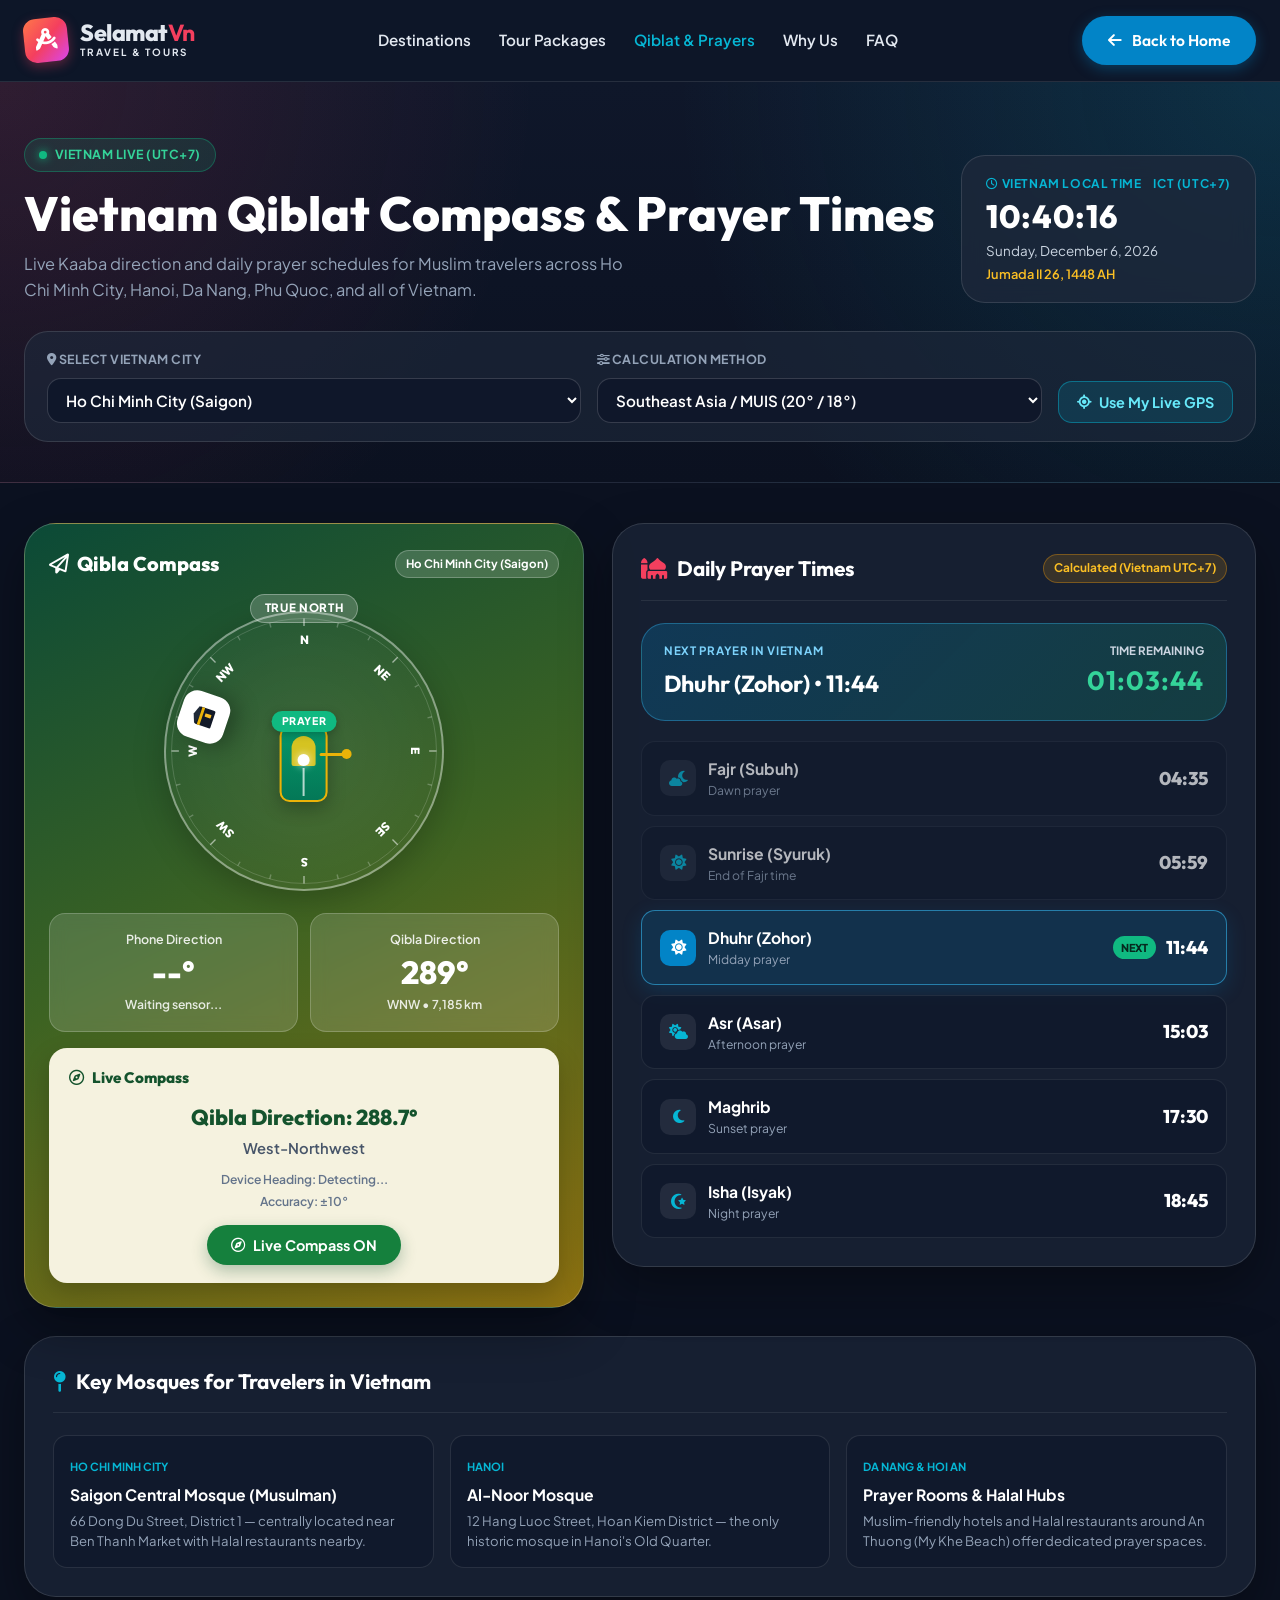
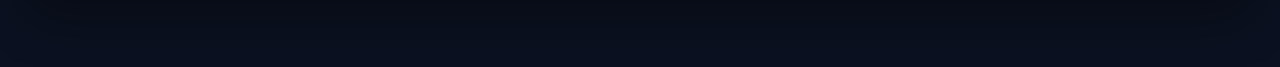
==== qiblat.html @ 81ec58fa "Update booking flow and add Vietnam live Qiblat compass & prayer times page" ====
<!DOCTYPE html>
<html lang="en">

<head>
  <meta charset="UTF-8">
  <meta name="viewport" content="width=device-width, initial-scale=1.0">
  <title>Vietnam Live Qiblat Compass & Prayer Times | SelamatVn Travel</title>
  <meta name="description"
    content="Live Qiblat compass direction and daily Muslim prayer times across Vietnam cities including Ho Chi Minh City, Hanoi, Da Nang, Phu Quoc, and Nha Trang.">

  <!-- Google Fonts -->
  <link rel="preconnect" href="https://fonts.googleapis.com">
  <link rel="preconnect" href="https://fonts.gstatic.com" crossorigin>
  <link
    href="https://fonts.googleapis.com/css2?family=Outfit:wght@400;500;600;700;800;900&family=Plus+Jakarta+Sans:wght@300;400;500;600;700&display=swap"
    rel="stylesheet">

  <!-- FontAwesome Icons -->
  <link rel="stylesheet" href="https://cdnjs.cloudflare.com/ajax/libs/font-awesome/6.5.1/css/all.min.css">

  <!-- Stylesheets -->
  <link rel="stylesheet" href="styles.css?v=6">
  <link rel="stylesheet" href="qiblat.css?v=2">
</head>

<body class="qiblat-page-body">

  <!-- NAVIGATION BAR -->
  <header class="navbar qiblat-navbar" id="mainHeader">
    <div class="nav-container">
      <a href="index.html" class="brand-logo" aria-label="SelamatVn Homepage">
        <div class="logo-icon-wrapper">
          <i class="fa-solid fa-compass-drafting"></i>
        </div>
        <div class="brand-name">
          <span>Selamat<strong class="highlight-text">Vn</strong></span>
          <span class="brand-sub">TRAVEL & TOURS</span>
        </div>
      </a>

      <nav class="nav-links" id="navMenu">
        <a href="index.html#destinations" class="nav-link">Destinations</a>
        <a href="index.html#packages" class="nav-link">Tour Packages</a>
        <a href="qiblat.html" class="nav-link" style="color: var(--color-cyan);">Qiblat & Prayers</a>
        <a href="index.html#why-us" class="nav-link">Why Us</a>
        <a href="index.html#faq" class="nav-link">FAQ</a>
      </nav>

      <div class="nav-actions">
        <a href="index.html" class="btn btn-primary join-nav-btn">
          <i class="fa-solid fa-arrow-left"></i> Back to Home
        </a>

        <button class="mobile-toggle" id="mobileMenuBtn" aria-label="Toggle navigation menu">
          <span></span>
          <span></span>
          <span></span>
        </button>
      </div>
    </div>
    <div class="nav-backdrop" id="navBackdrop"></div>
  </header>

  <!-- HERO & LIVE VIETNAM CLOCK -->
  <section class="qiblat-hero">
    <div class="container">
      <div class="qiblat-hero-top">
        <div>
          <span class="qiblat-live-pill"><span class="live-dot"></span> Vietnam Live (UTC+7)</span>
          <h1>Vietnam Qiblat Compass & Prayer Times</h1>
          <p class="qiblat-hero-sub">
            Live Kaaba direction and daily prayer schedules for Muslim travelers across Ho Chi Minh City, Hanoi, Da Nang, Phu Quoc, and all of Vietnam.
          </p>
        </div>

        <div class="vn-clock-card">
          <div class="vn-clock-label">
            <span><i class="fa-regular fa-clock"></i> Vietnam Local Time</span>
            <span>ICT (UTC+7)</span>
          </div>
          <div class="vn-clock-time" id="vnLiveClock">--:--:--</div>
          <div class="vn-clock-date" id="vnLiveDate">Loading Vietnam date...</div>
          <div class="vn-clock-hijri" id="vnHijriDate"></div>
        </div>
      </div>

      <!-- CITY, METHOD & GPS BAR -->
      <div class="qiblat-controls-bar">
        <div class="qiblat-control-field">
          <label for="vietnamCitySelect"><i class="fa-solid fa-location-dot"></i> Select Vietnam City</label>
          <select id="vietnamCitySelect" class="qiblat-select">
            <option value="hcmc">Ho Chi Minh City (Saigon)</option>
            <option value="hanoi">Hanoi</option>
            <option value="danang">Da Nang</option>
            <option value="phuquoc">Phu Quoc Island</option>
            <option value="nhatrang">Nha Trang</option>
            <option value="hue">Hue</option>
            <option value="hoian">Hoi An</option>
            <option value="dalat">Da Lat</option>
            <option value="muine">Mui Ne</option>
            <option value="sapa">Sapa</option>
          </select>
        </div>

        <div class="qiblat-control-field">
          <label for="prayerMethodSelect"><i class="fa-solid fa-sliders"></i> Calculation Method</label>
          <select id="prayerMethodSelect" class="qiblat-select">
            <option value="11" selected>Southeast Asia / MUIS (20° / 18°)</option>
            <option value="3">Muslim World League (18° / 17°)</option>
            <option value="4">Umm al-Qura University, Makkah</option>
            <option value="2">ISNA (15° / 15°)</option>
          </select>
        </div>

        <button type="button" class="gps-btn" id="useGpsBtn">
          <i class="fa-solid fa-location-crosshairs"></i> Use My Live GPS
        </button>
      </div>
    </div>
  </section>

  <!-- MAIN LIVE DASHBOARD -->
  <main class="qiblat-main-section">
    <div class="container">
      <div class="qiblat-grid">
        <!-- LEFT CARD: LIVE QIBLAT COMPASS -->
        <section class="qiblat-card qiblat-compass-card" aria-labelledby="compassCardTitle">
          <div class="qibla-top-bar">
            <h2 id="compassCardTitle"><i class="fa-regular fa-paper-plane"></i> Qibla Compass</h2>
            <span class="qibla-city-chip" id="qiblatCityLabel">Ho Chi Minh City (Saigon)</span>
          </div>

          <div class="compass-stage">
            <div class="qibla-status-pill" id="qiblaStatusPill">TRUE NORTH</div>

            <div class="compass-outer qibla-ring-outer" id="compassOuter">
              <div class="compass-dial-rotator" id="compassDialRotator">
                <svg class="compass-svg" id="compassSvg" viewBox="0 0 300 300" aria-hidden="true"></svg>
              </div>

              <!-- Rotating Kaaba Marker Layer -->
              <div class="qiblat-needle-layer" id="qiblatNeedleLayer">
                <div class="qiblat-pointer-wrap">
                  <div class="kaaba-square-badge" title="Qiblat / Kaaba Direction">
                    <svg viewBox="0 0 40 40" width="28" height="28" aria-hidden="true">
                      <rect x="7" y="10" width="26" height="24" rx="2" fill="#111827" />
                      <polygon points="7,10 20,5 33,10 20,15" fill="#1f2937" />
                      <rect x="7" y="14" width="26" height="4" fill="#eab308" />
                      <rect x="21" y="21" width="5" height="9" rx="0.8" fill="#fbbf24" />
                    </svg>
                  </div>
                </div>
              </div>

              <!-- Fixed Center Prayer Mat Indicator -->
              <div class="prayer-mat-center" aria-hidden="true">
                <span class="prayer-pill">PRAYER</span>
                <div class="prayer-mat-body">
                  <div class="prayer-mat-arch"></div>
                  <div class="prayer-mat-dot"></div>
                  <div class="prayer-mat-line"></div>
                </div>
                <div class="prayer-mat-arm"></div>
              </div>
            </div>

            <!-- Dual Direction Cards -->
            <div class="compass-dual-cards">
              <div class="compass-glass-card">
                <small>Phone Direction</small>
                <strong id="statPhoneDirection">--°</strong>
                <span id="statPhoneSub">Sensor off</span>
              </div>
              <div class="compass-glass-card">
                <small>Qibla Direction</small>
                <strong id="statQiblatBearing">289°</strong>
                <span id="statQiblatSub">WNW • 7,187 km</span>
              </div>
            </div>

            <!-- Cream Live Compass Panel -->
            <div class="live-compass-panel">
              <div class="live-compass-head">
                <i class="fa-regular fa-compass"></i>
                <span>Live Compass</span>
              </div>
              <h3 class="live-compass-angle" id="panelQiblaDeg">Qibla Direction: 288.7°</h3>
              <p class="live-compass-dir" id="panelQiblaCard">West-Northwest</p>
              <div class="live-compass-meta">
                <span id="panelDeviceHeading">Device Heading: Off (Desktop / Static)</span>
                <span>Accuracy: ±10°</span>
              </div>
              <button type="button" class="live-compass-btn" id="toggleSensorBtn">
                <i class="fa-regular fa-compass"></i> Enable Live Compass
              </button>
            </div>
          </div>
        </section>

        <!-- RIGHT CARD: LIVE VIETNAM PRAYER TIMES -->
        <section class="qiblat-card" aria-labelledby="prayerCardTitle">
          <div class="qiblat-card-header">
            <h2 id="prayerCardTitle"><i class="fa-solid fa-mosque text-coral"></i> Daily Prayer Times</h2>
            <span class="sync-badge" id="prayerSyncBadge">Loading...</span>
          </div>

          <div class="next-prayer-banner">
            <div class="next-prayer-info">
              <small>Next Prayer in Vietnam</small>
              <h3 id="nextPrayerName">Loading...</h3>
            </div>
            <div class="next-prayer-countdown">
              <small>Time Remaining</small>
              <strong id="nextPrayerCountdown">--:--:--</strong>
            </div>
          </div>

          <div class="prayer-list" id="prayerList">
            <!-- Dynamically populated by qiblat.js -->
          </div>
        </section>
      </div>

      <!-- HELPFUL MOSQUE GUIDE FOR VIETNAM -->
      <section class="qiblat-card vn-mosques-card">
        <div class="qiblat-card-header">
          <h2><i class="fa-solid fa-map-pin text-cyan"></i> Key Mosques for Travelers in Vietnam</h2>
        </div>

        <div class="mosques-grid">
          <div class="mosque-item">
            <span class="mosque-city-tag">Ho Chi Minh City</span>
            <h4>Saigon Central Mosque (Musulman)</h4>
            <p>66 Dong Du Street, District 1 — centrally located near Ben Thanh Market with Halal restaurants nearby.</p>
          </div>
          <div class="mosque-item">
            <span class="mosque-city-tag">Hanoi</span>
            <h4>Al-Noor Mosque</h4>
            <p>12 Hang Luoc Street, Hoan Kiem District — the only historic mosque in Hanoi's Old Quarter.</p>
          </div>
          <div class="mosque-item">
            <span class="mosque-city-tag">Da Nang & Hoi An</span>
            <h4>Prayer Rooms & Halal Hubs</h4>
            <p>Muslim-friendly hotels and Halal restaurants around An Thuong (My Khe Beach) offer dedicated prayer spaces.</p>
          </div>
        </div>
      </section>
    </div>
  </main>

  <script src="qiblat.js?v=3"></script>
</body>

</html>
---- styles.css ----
/* ========================================================
   WANDERLUXE VOYAGES - DESIGN SYSTEM & MASTER STYLESHEET
   Curated Vibrant Modern Travel Agency Design
   ======================================================== */

:root {
  /* Color Palette - Vibrant, Luxurious & Harmonious */
  --color-primary: #0284c7;        /* Sky Blue */
  --color-primary-light: #38bdf8;
  --color-primary-dark: #0369a1;
  --color-cyan: #06b6d4;           /* Caribbean Cyan */
  --color-cyan-glow: rgba(6, 182, 212, 0.35);

  --color-coral: #f43f5e;          /* Sunset Coral */
  --color-coral-light: #fb7185;
  --color-orange: #ff7849;         /* Sunburst Orange */
  --color-gold: #f59e0b;           /* Golden Sand */
  --color-emerald: #10b981;        /* Lush Emerald */
  --color-violet: #8b5cf6;         /* Twilight Violet */

  /* Dark surfaces & Luxury contrasts */
  --color-bg-dark: #090e17;
  --color-card-dark: #111827;
  --color-surface-dark: #1e293b;

  /* Light / Body backgrounds */
  --color-bg-body: #f8fafc;
  --color-surface: #ffffff;
  --color-surface-alt: #f1f5f9;

  /* Typography Colors */
  --color-text-main: #0f172a;
  --color-text-muted: #64748b;
  --color-text-light: #94a3b8;
  --color-text-white: #ffffff;

  /* Gradients */
  --gradient-ocean: linear-gradient(135deg, #0ea5e9 0%, #06b6d4 100%);
  --gradient-sunset: linear-gradient(135deg, #ff7849 0%, #f43f5e 50%, #d946ef 100%);
  --gradient-hero-overlay: linear-gradient(180deg, rgba(9, 14, 23, 0.45) 0%, rgba(9, 14, 23, 0.85) 100%);
  --gradient-card-overlay: linear-gradient(180deg, rgba(15, 23, 42, 0.05) 0%, rgba(15, 23, 42, 0.85) 100%);
  --gradient-gold: linear-gradient(135deg, #fbbf24 0%, #f59e0b 100%);

  /* Typography */
  --font-display: 'Outfit', -apple-system, BlinkMacSystemFont, sans-serif;
  --font-body: 'Plus Jakarta Sans', -apple-system, BlinkMacSystemFont, sans-serif;
  --font-serif: 'Playfair Display', Georgia, serif;

  /* Shadows */
  --shadow-sm: 0 2px 8px rgba(15, 23, 42, 0.06);
  --shadow-md: 0 8px 24px -4px rgba(15, 23, 42, 0.1);
  --shadow-lg: 0 20px 40px -10px rgba(15, 23, 42, 0.15);
  --shadow-glow: 0 10px 30px rgba(2, 132, 199, 0.3);
  --shadow-coral-glow: 0 10px 30px rgba(244, 63, 94, 0.35);

  /* Radius */
  --radius-sm: 8px;
  --radius-md: 14px;
  --radius-lg: 24px;
  --radius-xl: 32px;
  --radius-full: 9999px;

  /* Transitions */
  --transition-fast: 0.2s cubic-bezier(0.4, 0, 0.2, 1);
  --transition-normal: 0.3s cubic-bezier(0.4, 0, 0.2, 1);
  --transition-bounce: 0.45s cubic-bezier(0.34, 1.56, 0.64, 1);
}

/* ========================================================
   GLOBAL RESETS & BASE
   ======================================================== */
*, *::before, *::after {
  box-sizing: border-box;
  margin: 0;
  padding: 0;
}

html {
  scroll-behavior: smooth;
  font-size: 16px;
}

body {
  font-family: var(--font-body);
  background-color: var(--color-bg-body);
  color: var(--color-text-main);
  line-height: 1.6;
  overflow-x: hidden;
  -webkit-font-smoothing: antialiased;
}

img {
  max-width: 100%;
  height: auto;
  display: block;
}

a {
  text-decoration: none;
  color: inherit;
  transition: var(--transition-fast);
}

button, input, select, textarea {
  font-family: inherit;
  font-size: inherit;
}

button {
  cursor: pointer;
  border: none;
  background: none;
}

.container {
  width: 100%;
  max-width: 1280px;
  margin-left: auto;
  margin-right: auto;
  padding-left: 24px;
  padding-right: 24px;
}

.text-center { text-align: center; }
.text-gold { color: var(--color-gold); }
.text-cyan { color: var(--color-cyan); }
.text-coral { color: var(--color-coral); }
.text-green { color: var(--color-emerald); }
.text-google { color: #ea4335; }
.text-white { color: #ffffff; }

/* ========================================================
   TYPOGRAPHY & SECTION HEADINGS
   ======================================================== */
.sub-heading {
  display: inline-flex;
  align-items: center;
  gap: 8px;
  font-family: var(--font-display);
  font-size: 0.875rem;
  font-weight: 700;
  letter-spacing: 1.5px;
  text-transform: uppercase;
  color: var(--color-primary);
  background: rgba(2, 132, 199, 0.08);
  padding: 6px 16px;
  border-radius: var(--radius-full);
  margin-bottom: 14px;
  border: 1px solid rgba(2, 132, 199, 0.15);
}

.main-heading {
  font-family: var(--font-display);
  font-size: 2.5rem;
  font-weight: 800;
  color: var(--color-text-main);
  line-height: 1.2;
  margin-bottom: 16px;
  letter-spacing: -0.5px;
}

.section-desc {
  font-size: 1.125rem;
  color: var(--color-text-muted);
  max-width: 680px;
  margin-left: auto;
  margin-right: auto;
  margin-bottom: 48px;
}

.gradient-text {
  background: var(--gradient-sunset);
  -webkit-background-clip: text;
  -webkit-text-fill-color: transparent;
  display: inline-block;
}

/* ========================================================
   BUTTONS & BADGES
   ======================================================== */
.btn {
  display: inline-flex;
  align-items: center;
  justify-content: center;
  gap: 10px;
  padding: 12px 26px;
  font-family: var(--font-display);
  font-size: 0.975rem;
  font-weight: 600;
  border-radius: var(--radius-full);
  transition: all var(--transition-normal);
  white-space: nowrap;
}

.btn-primary {
  background: var(--color-primary);
  color: #ffffff;
  box-shadow: 0 4px 14px rgba(2, 132, 199, 0.35);
}

.btn-primary:hover {
  background: var(--color-primary-dark);
  transform: translateY(-2px);
  box-shadow: 0 8px 22px rgba(2, 132, 199, 0.45);
}

.btn-gradient {
  background: var(--gradient-sunset);
  color: #ffffff;
  box-shadow: var(--shadow-coral-glow);
}

.btn-gradient:hover {
  transform: translateY(-2px) scale(1.02);
  box-shadow: 0 14px 28px rgba(244, 63, 94, 0.45);
}

.btn-outline {
  border: 2px solid #e2e8f0;
  color: var(--color-text-main);
  background: #ffffff;
}

.btn-outline:hover {
  border-color: var(--color-primary);
  color: var(--color-primary);
  background: rgba(2, 132, 199, 0.04);
}

.btn-block {
  width: 100%;
}

.btn-lg {
  padding: 16px 32px;
  font-size: 1.1rem;
}

/* ========================================================
   TOP PROMO BANNER
   ======================================================== */
.top-banner {
  background: linear-gradient(90deg, #1e1b4b 0%, #0f172a 50%, #311042 100%);
  color: #ffffff;
  padding: 10px 20px;
  font-size: 0.875rem;
  position: relative;
  z-index: 100;
  border-bottom: 1px solid rgba(255, 255, 255, 0.1);
}

.banner-container {
  max-width: 1280px;
  margin: 0 auto;
  display: flex;
  align-items: center;
  justify-content: space-between;
  gap: 16px;
  flex-wrap: wrap;
}

.banner-tag {
  background: var(--color-coral);
  color: #fff;
  font-size: 0.72rem;
  font-weight: 800;
  text-transform: uppercase;
  padding: 3px 10px;
  border-radius: var(--radius-full);
  display: inline-flex;
  align-items: center;
  gap: 5px;
  letter-spacing: 0.5px;
}

.banner-text {
  display: flex;
  align-items: center;
  gap: 12px;
  flex-wrap: wrap;
}

.countdown-wrap {
  display: inline-flex;
  align-items: center;
  gap: 6px;
}

.timer-box {
  background: rgba(255, 255, 255, 0.15);
  padding: 2px 8px;
  border-radius: 6px;
  font-family: monospace;
  font-weight: 700;
  color: #fef08a;
}

.banner-actions {
  display: flex;
  align-items: center;
  gap: 12px;
}

.banner-cta {
  background: #ffffff;
  color: #0f172a;
  font-weight: 700;
  font-size: 0.8rem;
  padding: 4px 14px;
  border-radius: var(--radius-full);
  transition: var(--transition-fast);
}

.banner-cta:hover {
  background: #fef08a;
  transform: scale(1.05);
}

.banner-close {
  color: rgba(255, 255, 255, 0.7);
  font-size: 1rem;
}
.banner-close:hover { color: #fff; }

/* ========================================================
   NAVIGATION BAR
   ======================================================== */
.navbar {
  position: sticky;
  top: 0;
  left: 0;
  width: 100%;
  background: rgba(255, 255, 255, 0.92);
  backdrop-filter: blur(16px);
  -webkit-backdrop-filter: blur(16px);
  border-bottom: 1px solid rgba(226, 232, 240, 0.8);
  z-index: 99;
  transition: all var(--transition-normal);
}

.nav-container {
  max-width: 1280px;
  margin: 0 auto;
  padding: 16px 24px;
  display: flex;
  align-items: center;
  justify-content: space-between;
}

.brand-logo {
  display: flex;
  align-items: center;
  gap: 12px;
}

.logo-icon-wrapper {
  width: 44px;
  height: 44px;
  background: var(--gradient-sunset);
  border-radius: 12px;
  display: flex;
  align-items: center;
  justify-content: center;
  color: #ffffff;
  font-size: 1.35rem;
  box-shadow: 0 4px 12px rgba(244, 63, 94, 0.35);
  transform: rotate(-6deg);
  transition: var(--transition-bounce);
}

.brand-logo:hover .logo-icon-wrapper {
  transform: rotate(0deg) scale(1.08);
}

.brand-name {
  display: flex;
  flex-direction: column;
}

.brand-name span:first-child {
  font-family: var(--font-display);
  font-size: 1.45rem;
  font-weight: 800;
  color: var(--color-text-main);
  letter-spacing: -0.5px;
  line-height: 1.1;
}

.highlight-text {
  color: var(--color-coral);
}

.brand-sub {
  font-size: 0.62rem;
  font-weight: 700;
  letter-spacing: 1.8px;
  color: var(--color-text-muted);
}

.nav-links {
  display: flex;
  align-items: center;
  gap: 28px;
}

.nav-link {
  font-size: 0.95rem;
  font-weight: 600;
  color: var(--color-text-main);
  position: relative;
  padding: 6px 0;
}

.nav-link:hover {
  color: var(--color-primary);
}

.nav-link::after {
  content: '';
  position: absolute;
  bottom: 0;
  left: 0;
  width: 0%;
  height: 2px;
  background: var(--gradient-sunset);
  transition: var(--transition-fast);
  border-radius: 2px;
}

.nav-link:hover::after {
  width: 100%;
}

.hot-badge {
  font-size: 0.65rem;
  background: var(--color-coral);
  color: #ffffff;
  padding: 2px 6px;
  border-radius: var(--radius-full);
  margin-left: 4px;
  font-weight: 800;
  vertical-align: middle;
}

.nav-actions {
  display: flex;
  align-items: center;
  gap: 16px;
}

.currency-dropdown {
  position: relative;
}

.currency-btn {
  display: flex;
  align-items: center;
  gap: 6px;
  font-size: 0.85rem;
  font-weight: 600;
  color: var(--color-text-muted);
  background: var(--color-surface-alt);
  padding: 8px 14px;
  border-radius: var(--radius-full);
  border: 1px solid #e2e8f0;
  transition: var(--transition-fast);
}

.currency-btn:hover {
  color: var(--color-text-main);
  border-color: #cbd5e1;
}

.currency-menu {
  position: absolute;
  top: 110%;
  right: 0;
  background: #ffffff;
  border: 1px solid #e2e8f0;
  border-radius: var(--radius-md);
  box-shadow: var(--shadow-lg);
  padding: 6px;
  min-width: 120px;
  display: none;
  flex-direction: column;
  z-index: 101;
}

.currency-menu.active {
  display: flex;
}

.currency-opt {
  text-align: left;
  padding: 8px 12px;
  font-size: 0.85rem;
  font-weight: 600;
  border-radius: var(--radius-sm);
  color: var(--color-text-main);
  transition: var(--transition-fast);
}

.currency-opt:hover, .currency-opt.active {
  background: rgba(2, 132, 199, 0.08);
  color: var(--color-primary);
}

.mobile-toggle {
  display: none;
  flex-direction: column;
  gap: 5px;
  width: 32px;
  height: 32px;
  justify-content: center;
  align-items: center;
}

.mobile-toggle span {
  display: block;
  width: 22px;
  height: 2.5px;
  background: var(--color-text-main);
  border-radius: 2px;
  transition: var(--transition-fast);
}

/* ========================================================
   HERO SECTION
   ======================================================== */
.hero-section {
  position: relative;
  min-height: 88vh;
  display: flex;
  flex-direction: column;
  justify-content: space-between;
  padding: 70px 0 100px;
  overflow: hidden;
}

.hero-bg-overlay {
  position: absolute;
  inset: 0;
  background: linear-gradient(180deg, rgba(9, 14, 23, 0.6) 0%, rgba(9, 14, 23, 0.75) 50%, rgba(9, 14, 23, 0.95) 100%);
  z-index: 1;
}

.hero-bg-img {
  position: absolute;
  inset: 0;
  width: 100%;
  height: 100%;
  object-fit: cover;
  object-position: center 35%;
  z-index: 0;
  transform: scale(1.03);
  animation: heroZoom 24s infinite alternate ease-in-out;
}

@keyframes heroZoom {
  0% { transform: scale(1.0); }
  100% { transform: scale(1.08); }
}

.hero-container {
  max-width: 1280px;
  margin: 0 auto;
  padding: 0 24px;
  position: relative;
  z-index: 2;
  width: 100%;
  display: grid;
  grid-template-columns: 1.2fr 0.8fr;
  gap: 40px;
  align-items: center;
}

.hero-content {
  color: #ffffff;
}

.hero-pill-badge {
  display: inline-flex;
  align-items: center;
  gap: 10px;
  background: rgba(255, 255, 255, 0.14);
  backdrop-filter: blur(12px);
  -webkit-backdrop-filter: blur(12px);
  border: 1px solid rgba(255, 255, 255, 0.25);
  padding: 8px 18px;
  border-radius: var(--radius-full);
  font-size: 0.875rem;
  font-weight: 600;
  margin-bottom: 22px;
}

.live-dot {
  width: 9px;
  height: 9px;
  background: #22c55e;
  border-radius: 50%;
  box-shadow: 0 0 10px #22c55e;
  animation: pulseDot 2s infinite;
}

.live-dot-green {
  display: inline-block;
  width: 8px;
  height: 8px;
  background: #22c55e;
  border-radius: 50%;
  margin-right: 4px;
}

@keyframes pulseDot {
  0%, 100% { opacity: 1; transform: scale(1); }
  50% { opacity: 0.4; transform: scale(0.85); }
}

.hero-title {
  font-family: var(--font-display);
  font-size: 3.75rem;
  font-weight: 900;
  line-height: 1.08;
  letter-spacing: -1px;
  margin-bottom: 24px;
}

.hero-subtitle {
  font-size: 1.2rem;
  line-height: 1.65;
  color: rgba(255, 255, 255, 0.88);
  max-width: 580px;
  margin-bottom: 32px;
}

.hero-trust-list {
  display: flex;
  align-items: center;
  gap: 24px;
  flex-wrap: wrap;
}

.trust-badge {
  display: flex;
  align-items: center;
  gap: 8px;
  font-size: 0.9rem;
  font-weight: 600;
  color: rgba(255, 255, 255, 0.95);
  background: rgba(255, 255, 255, 0.08);
  padding: 8px 14px;
  border-radius: var(--radius-full);
  border: 1px solid rgba(255, 255, 255, 0.12);
}

.trust-badge i {
  color: var(--color-cyan-glow);
}

/* Floating Badges */
.hero-floating-elements {
  position: relative;
  height: 380px;
  display: flex;
  align-items: center;
  justify-content: center;
}

.glass-float-card {
  position: absolute;
  background: rgba(15, 23, 42, 0.65);
  backdrop-filter: blur(16px);
  -webkit-backdrop-filter: blur(16px);
  border: 1px solid rgba(255, 255, 255, 0.2);
  border-radius: var(--radius-lg);
  padding: 16px 22px;
  display: flex;
  align-items: center;
  gap: 16px;
  box-shadow: 0 20px 40px rgba(0, 0, 0, 0.4);
  color: #ffffff;
  animation: floatAnim 4s ease-in-out infinite alternate;
}

.card-top-right {
  top: 15%;
  right: 5%;
}

.card-bottom-left {
  bottom: 12%;
  left: 2%;
  animation-delay: -2s;
}

@keyframes floatAnim {
  0% { transform: translateY(0); }
  100% { transform: translateY(-14px); }
}

.float-icon-box {
  width: 48px;
  height: 48px;
  border-radius: 14px;
  display: flex;
  align-items: center;
  justify-content: center;
  font-size: 1.3rem;
  color: #fff;
}

.coral-gradient {
  background: var(--gradient-sunset);
}

.float-title {
  font-family: var(--font-display);
  font-weight: 700;
  font-size: 1rem;
}

.float-meta {
  font-size: 0.82rem;
  color: #e2e8f0;
}

.float-avatar {
  width: 52px;
  height: 52px;
  border-radius: 50%;
  object-fit: cover;
  border: 2px solid var(--color-gold);
}

/* SEARCH WIDGET */
.search-widget-container {
  max-width: 1140px;
  margin: 40px auto 0;
  padding: 0 24px;
  position: relative;
  z-index: 10;
  width: 100%;
}

.search-widget {
  background: #ffffff;
  border-radius: var(--radius-xl);
  padding: 16px 22px;
  display: flex;
  align-items: center;
  gap: 16px;
  box-shadow: 0 25px 60px rgba(0, 0, 0, 0.25);
  border: 1px solid rgba(255, 255, 255, 0.8);
}

.widget-field {
  flex: 1;
  display: flex;
  flex-direction: column;
  gap: 4px;
}

.widget-field label {
  font-size: 0.75rem;
  font-weight: 700;
  text-transform: uppercase;
  letter-spacing: 0.8px;
  color: var(--color-primary);
  display: flex;
  align-items: center;
  gap: 6px;
}

.widget-field select {
  border: none;
  outline: none;
  background: transparent;
  font-weight: 700;
  font-size: 0.95rem;
  color: var(--color-text-main);
  cursor: pointer;
  padding: 4px 0;
}

.widget-divider {
  width: 1px;
  height: 40px;
  background: #e2e8f0;
}

.widget-submit-btn {
  padding: 16px 30px;
  font-size: 1.05rem;
  white-space: nowrap;
}

/* ========================================================
   LIVE STATS STRIP
   ======================================================== */
.stats-strip {
  background: #ffffff;
  border-bottom: 1px solid #e2e8f0;
  padding: 36px 0;
}

.stats-grid {
  display: flex;
  align-items: center;
  justify-content: space-around;
  flex-wrap: wrap;
  gap: 24px;
}

.stat-item {
  text-align: center;
}

.stat-number {
  font-family: var(--font-display);
  font-size: 2.3rem;
  font-weight: 900;
  color: var(--color-text-main);
  background: var(--gradient-ocean);
  -webkit-background-clip: text;
  -webkit-text-fill-color: transparent;
  line-height: 1.1;
  margin-bottom: 4px;
}

.stat-label {
  font-size: 0.9rem;
  font-weight: 600;
  color: var(--color-text-muted);
}

.stat-divider {
  width: 1px;
  height: 48px;
  background: #e2e8f0;
}

/* ========================================================
   DESTINATIONS SHOWCASE
   ======================================================== */
.destinations-section {
  padding: 90px 0;
  background: #ffffff;
}

.destinations-grid {
  display: grid;
  grid-template-columns: repeat(3, 1fr);
  grid-auto-rows: 290px;
  gap: 24px;
}

.destination-card {
  position: relative;
  border-radius: var(--radius-lg);
  overflow: hidden;
  cursor: pointer;
  box-shadow: var(--shadow-md);
  transition: all var(--transition-normal);
}

.destination-card.large-card {
  grid-column: span 2;
}

.destination-card img {
  width: 100%;
  height: 100%;
  object-fit: cover;
  transition: transform 0.8s cubic-bezier(0.2, 0.8, 0.2, 1);
}

.destination-card:hover img {
  transform: scale(1.08);
}

.destination-overlay {
  position: absolute;
  inset: 0;
  background: linear-gradient(180deg, rgba(15, 23, 42, 0.15) 0%, rgba(15, 23, 42, 0.4) 40%, rgba(15, 23, 42, 0.9) 100%);
  padding: 22px;
  display: flex;
  flex-direction: column;
  justify-content: space-between;
  color: #ffffff;
  transition: background var(--transition-normal);
}

.destination-card:hover .destination-overlay {
  background: linear-gradient(180deg, rgba(15, 23, 42, 0.25) 0%, rgba(15, 23, 42, 0.5) 40%, rgba(15, 23, 42, 0.95) 100%);
}

.destination-top {
  display: flex;
  justify-content: space-between;
  align-items: center;
  gap: 8px;
}

.tag-pill {
  font-size: 0.75rem;
  font-weight: 700;
  padding: 5px 12px;
  border-radius: var(--radius-full);
  backdrop-filter: blur(8px);
}

.tag-tropical { background: rgba(6, 182, 212, 0.85); color: #fff; }
.tag-luxury { background: rgba(244, 63, 94, 0.85); color: #fff; }
.tag-adventure { background: rgba(16, 185, 129, 0.85); color: #fff; }
.tag-culture { background: rgba(139, 92, 246, 0.85); color: #fff; }
.tag-safari { background: rgba(245, 158, 11, 0.9); color: #fff; }
.tag-romantic { background: rgba(236, 72, 153, 0.85); color: #fff; }
.tag-sale { background: rgba(255, 255, 255, 0.25); color: #fff; border: 1px solid rgba(255, 255, 255, 0.3); }

.destination-bottom h3 {
  font-family: var(--font-display);
  font-size: 1.45rem;
  font-weight: 800;
  margin-bottom: 4px;
}

.destination-bottom p {
  font-size: 0.85rem;
  color: rgba(255, 255, 255, 0.82);
  margin-bottom: 12px;
}

.destination-cta {
  display: flex;
  align-items: center;
  justify-content: space-between;
  font-size: 0.9rem;
  padding-top: 10px;
  border-top: 1px solid rgba(255, 255, 255, 0.2);
}

.destination-cta strong {
  font-size: 1.15rem;
  color: #fef08a;
}

.destination-cta i {
  transition: transform var(--transition-fast);
}

.destination-card:hover .destination-cta i {
  transform: translateX(6px);
}

/* ========================================================
   PACKAGES SECTION & FILTERS
   ======================================================== */
.packages-section {
  padding: 90px 0;
  background: var(--color-bg-body);
}

.package-filters-bar {
  display: flex;
  align-items: center;
  justify-content: space-between;
  gap: 20px;
  flex-wrap: wrap;
  margin-bottom: 40px;
  background: #ffffff;
  padding: 12px 18px;
  border-radius: var(--radius-full);
  box-shadow: var(--shadow-sm);
  border: 1px solid #e2e8f0;
}

.filter-tabs {
  display: flex;
  align-items: center;
  gap: 8px;
  flex-wrap: wrap;
}

.filter-tab {
  font-size: 0.875rem;
  font-weight: 700;
  color: var(--color-text-muted);
  padding: 8px 18px;
  border-radius: var(--radius-full);
  display: inline-flex;
  align-items: center;
  gap: 8px;
  transition: all var(--transition-fast);
}

.filter-tab:hover {
  color: var(--color-primary);
  background: rgba(2, 132, 199, 0.06);
}

.filter-tab.active {
  background: var(--color-text-main);
  color: #ffffff;
}

.package-search-box {
  display: flex;
  align-items: center;
  gap: 10px;
  background: var(--color-surface-alt);
  padding: 8px 16px;
  border-radius: var(--radius-full);
  min-width: 260px;
}

.package-search-box i {
  color: var(--color-text-light);
}

.package-search-box input {
  border: none;
  background: transparent;
  outline: none;
  font-size: 0.875rem;
  width: 100%;
}

/* PACKAGES GRID & CARDS */
.packages-grid {
  display: grid;
  grid-template-columns: repeat(auto-fill, minmax(360px, 1fr));
  gap: 32px;
  margin-bottom: 50px;
}

.package-card {
  background: #ffffff;
  border-radius: var(--radius-lg);
  overflow: hidden;
  box-shadow: var(--shadow-md);
  border: 1px solid #e2e8f0;
  display: flex;
  flex-direction: column;
  transition: all var(--transition-bounce);
  position: relative;
}

.package-card:hover {
  transform: translateY(-8px);
  box-shadow: var(--shadow-lg);
  border-color: #cbd5e1;
}

.package-card-media {
  position: relative;
  height: 240px;
  overflow: hidden;
}

.package-card-media img {
  width: 100%;
  height: 100%;
  object-fit: cover;
  transition: transform 0.6s ease;
}

.package-card:hover .package-card-media img {
  transform: scale(1.07);
}

.card-badge-tag {
  position: absolute;
  top: 14px;
  left: 14px;
  background: var(--gradient-sunset);
  color: #ffffff;
  font-size: 0.75rem;
  font-weight: 800;
  text-transform: uppercase;
  padding: 4px 12px;
  border-radius: var(--radius-full);
  box-shadow: 0 4px 10px rgba(0, 0, 0, 0.25);
}

.card-duration-badge {
  position: absolute;
  bottom: 14px;
  left: 14px;
  background: rgba(15, 23, 42, 0.85);
  backdrop-filter: blur(8px);
  color: #ffffff;
  font-size: 0.78rem;
  font-weight: 600;
  padding: 4px 10px;
  border-radius: var(--radius-sm);
  display: flex;
  align-items: center;
  gap: 6px;
}

.card-rating-badge {
  position: absolute;
  bottom: 14px;
  right: 14px;
  background: rgba(15, 23, 42, 0.85);
  backdrop-filter: blur(8px);
  color: #ffffff;
  font-size: 0.78rem;
  font-weight: 700;
  padding: 4px 10px;
  border-radius: var(--radius-sm);
  display: flex;
  align-items: center;
  gap: 4px;
}

.card-rating-badge i {
  color: var(--color-gold);
}

.package-card-body {
  padding: 24px;
  display: flex;
  flex-direction: column;
  flex: 1;
}

.package-location {
  display: inline-flex;
  align-items: center;
  gap: 6px;
  font-size: 0.82rem;
  font-weight: 700;
  color: var(--color-primary);
  margin-bottom: 8px;
  text-transform: uppercase;
  letter-spacing: 0.6px;
}

.package-title {
  font-family: var(--font-display);
  font-size: 1.35rem;
  font-weight: 800;
  line-height: 1.25;
  color: var(--color-text-main);
  margin-bottom: 10px;
}

.package-summary {
  font-size: 0.9rem;
  color: var(--color-text-muted);
  line-height: 1.5;
  margin-bottom: 16px;
  display: -webkit-box;
  -webkit-line-clamp: 2;
  -webkit-box-orient: vertical;
  overflow: hidden;
}

.package-features {
  display: flex;
  flex-direction: column;
  gap: 7px;
  margin-bottom: 20px;
  padding: 12px 14px;
  background: var(--color-surface-alt);
  border-radius: var(--radius-sm);
}

.feature-pill {
  font-size: 0.82rem;
  color: var(--color-text-main);
  display: flex;
  align-items: center;
  gap: 8px;
}

.feature-pill i {
  color: var(--color-emerald);
  font-size: 0.9rem;
}

.package-card-footer {
  margin-top: auto;
  padding-top: 18px;
  border-top: 1px solid #f1f5f9;
  display: flex;
  align-items: center;
  justify-content: space-between;
  gap: 12px;
}

.package-price-info {
  display: flex;
  flex-direction: column;
}

.original-price {
  font-size: 0.82rem;
  color: var(--color-text-light);
  text-decoration: line-through;
}

.current-price {
  font-family: var(--font-display);
  font-size: 1.5rem;
  font-weight: 800;
  color: var(--color-text-main);
  line-height: 1;
}

.current-price-sub {
  font-size: 0.72rem;
  color: var(--color-text-muted);
}

.card-action-btns {
  display: flex;
  align-items: center;
  gap: 8px;
}

.btn-itinerary {
  width: 38px;
  height: 38px;
  border-radius: 50%;
  border: 1px solid #cbd5e1;
  display: flex;
  align-items: center;
  justify-content: center;
  color: var(--color-text-muted);
  transition: var(--transition-fast);
}

.btn-itinerary:hover {
  background: var(--color-surface-alt);
  color: var(--color-text-main);
  border-color: var(--color-primary);
}

.btn-join {
  background: var(--gradient-sunset);
  color: #ffffff;
  padding: 10px 20px;
  font-size: 0.9rem;
  font-weight: 700;
  border-radius: var(--radius-full);
  box-shadow: 0 4px 14px rgba(244, 63, 94, 0.3);
  transition: all var(--transition-fast);
}

.btn-join:hover {
  transform: translateY(-2px);
  box-shadow: 0 6px 18px rgba(244, 63, 94, 0.45);
}

/* GUARANTEE CARD STRIP */
.booking-guarantee-card {
  background: #ffffff;
  border-radius: var(--radius-lg);
  padding: 32px 40px;
  box-shadow: var(--shadow-sm);
  border: 1px solid #e2e8f0;
  display: grid;
  grid-template-columns: repeat(3, 1fr);
  gap: 32px;
}

.guarantee-col {
  display: flex;
  align-items: flex-start;
  gap: 16px;
}

.icon-circle {
  width: 50px;
  height: 50px;
  border-radius: 14px;
  display: flex;
  align-items: center;
  justify-content: center;
  font-size: 1.25rem;
  flex-shrink: 0;
}

.cyan-glow { background: rgba(6, 182, 212, 0.12); color: var(--color-cyan); }
.purple-glow { background: rgba(139, 92, 246, 0.12); color: var(--color-violet); }
.gold-glow { background: rgba(245, 158, 11, 0.12); color: var(--color-gold); }

.guarantee-col h4 {
  font-family: var(--font-display);
  font-size: 1.05rem;
  font-weight: 700;
  margin-bottom: 4px;
}

.guarantee-col p {
  font-size: 0.85rem;
  color: var(--color-text-muted);
  line-height: 1.45;
}

/* ========================================================
   CUSTOM TRIP BUILDER & ESTIMATOR
   ======================================================== */
.custom-trip-section {
  padding: 90px 0;
  background: linear-gradient(180deg, #090e17 0%, #0f172a 100%);
  color: #ffffff;
  position: relative;
  overflow: hidden;
}

.custom-trip-wrapper {
  display: grid;
  grid-template-columns: 1fr;
  max-width: 760px;
  margin: 0 auto;
  align-items: center;
}

.qiblat-cta-wrap {
  margin-top: 32px;
}

.custom-trip-intro .main-heading {
  color: #ffffff;
}

.custom-trip-intro p {
  color: #cbd5e1;
  font-size: 1.1rem;
  margin-bottom: 36px;
}

.interactive-steps-summary {
  display: flex;
  flex-direction: column;
  gap: 20px;
}

.step-bullet {
  display: flex;
  align-items: flex-start;
  gap: 16px;
}

.step-bullet .num {
  width: 36px;
  height: 36px;
  border-radius: 50%;
  background: var(--gradient-sunset);
  color: #ffffff;
  display: flex;
  align-items: center;
  justify-content: center;
  font-weight: 800;
  font-size: 1rem;
  flex-shrink: 0;
}

.step-bullet strong {
  display: block;
  font-size: 1rem;
  color: #ffffff;
  margin-bottom: 2px;
}

.step-bullet span {
  font-size: 0.875rem;
  color: #94a3b8;
}

.custom-calculator-card {
  background: rgba(30, 41, 59, 0.7);
  backdrop-filter: blur(20px);
  -webkit-backdrop-filter: blur(20px);
  border: 1px solid rgba(255, 255, 255, 0.15);
  border-radius: var(--radius-xl);
  padding: 36px;
  box-shadow: 0 25px 60px rgba(0, 0, 0, 0.5);
}

.calc-header {
  display: flex;
  align-items: center;
  justify-content: space-between;
  margin-bottom: 24px;
  padding-bottom: 16px;
  border-bottom: 1px solid rgba(255, 255, 255, 0.1);
}

.calc-header h3 {
  font-family: var(--font-display);
  font-size: 1.35rem;
  font-weight: 700;
}

.calc-badge {
  font-size: 0.75rem;
  font-weight: 700;
  background: rgba(16, 185, 129, 0.2);
  color: #34d399;
  border: 1px solid rgba(16, 185, 129, 0.3);
  padding: 4px 10px;
  border-radius: var(--radius-full);
}

.calc-field {
  margin-bottom: 20px;
}

.calc-field label {
  display: block;
  font-size: 0.85rem;
  font-weight: 700;
  text-transform: uppercase;
  letter-spacing: 0.6px;
  color: #94a3b8;
  margin-bottom: 8px;
}

.calc-field select {
  width: 100%;
  padding: 12px 16px;
  background: rgba(15, 23, 42, 0.8);
  border: 1px solid rgba(255, 255, 255, 0.2);
  border-radius: var(--radius-md);
  color: #ffffff;
  font-weight: 600;
  font-size: 0.95rem;
  outline: none;
}

.calc-field select option {
  background: #0f172a;
  color: #ffffff;
}

.tier-selector {
  display: grid;
  grid-template-columns: repeat(3, 1fr);
  gap: 10px;
}

.tier-opt input {
  display: none;
}

.tier-box {
  display: flex;
  flex-direction: column;
  padding: 12px 10px;
  background: rgba(15, 23, 42, 0.6);
  border: 1px solid rgba(255, 255, 255, 0.15);
  border-radius: var(--radius-md);
  text-align: center;
  cursor: pointer;
  transition: all var(--transition-fast);
}

.tier-box strong {
  font-size: 0.85rem;
  color: #ffffff;
}

.tier-box small {
  font-size: 0.72rem;
  color: #94a3b8;
  margin-top: 4px;
}

.tier-opt input:checked + .tier-box {
  background: rgba(2, 132, 199, 0.2);
  border-color: var(--color-cyan);
  box-shadow: 0 0 15px rgba(6, 182, 212, 0.3);
}

.addons-grid {
  display: grid;
  grid-template-columns: repeat(2, 1fr);
  gap: 12px;
}

.addon-checkbox {
  display: flex;
  align-items: center;
  gap: 10px;
  background: rgba(15, 23, 42, 0.6);
  padding: 10px 14px;
  border-radius: var(--radius-md);
  border: 1px solid rgba(255, 255, 255, 0.1);
  cursor: pointer;
  transition: var(--transition-fast);
}

.addon-checkbox:hover {
  background: rgba(15, 23, 42, 0.9);
  border-color: rgba(255, 255, 255, 0.25);
}

.addon-checkbox input {
  display: none;
}

.checkbox-custom {
  width: 20px;
  height: 20px;
  border-radius: 6px;
  border: 2px solid #64748b;
  display: flex;
  align-items: center;
  justify-content: center;
  flex-shrink: 0;
  transition: var(--transition-fast);
}

.addon-checkbox input:checked + .checkbox-custom {
  background: var(--color-cyan);
  border-color: var(--color-cyan);
}

.addon-checkbox input:checked + .checkbox-custom::after {
  content: '✓';
  color: #0f172a;
  font-weight: 900;
  font-size: 0.8rem;
}

.addon-info {
  display: flex;
  flex-direction: column;
}

.addon-name {
  font-size: 0.8rem;
  font-weight: 600;
  color: #ffffff;
}

.addon-price {
  font-size: 0.72rem;
  color: var(--color-cyan);
  font-weight: 700;
}

.calc-row {
  display: flex;
  align-items: center;
  justify-content: space-between;
  gap: 20px;
}

.counter-input {
  display: flex;
  align-items: center;
  gap: 12px;
  background: rgba(15, 23, 42, 0.8);
  padding: 6px 14px;
  border-radius: var(--radius-full);
  border: 1px solid rgba(255, 255, 255, 0.2);
  width: fit-content;
}

.counter-btn {
  width: 28px;
  height: 28px;
  border-radius: 50%;
  background: rgba(255, 255, 255, 0.15);
  color: #fff;
  display: flex;
  align-items: center;
  justify-content: center;
  font-size: 0.8rem;
  transition: var(--transition-fast);
}

.counter-btn:hover {
  background: var(--color-cyan);
  color: #0f172a;
}

.counter-value {
  font-weight: 800;
  font-size: 1.1rem;
  min-width: 24px;
  text-align: center;
}

#bookingModal .counter-input {
  background: #f1f5f9;
  border: 1.5px solid #e2e8f0;
  padding: 6px 10px;
  gap: 16px;
  box-shadow: inset 0 1px 2px rgba(15, 23, 42, 0.04);
}

#bookingModal .counter-btn {
  width: 32px;
  height: 32px;
  background: #ffffff;
  color: var(--color-text-main);
  border: 1px solid #cbd5e1;
  box-shadow: 0 1px 3px rgba(15, 23, 42, 0.08);
}

#bookingModal .counter-btn:hover {
  background: var(--color-primary);
  border-color: var(--color-primary);
  color: #ffffff;
  transform: translateY(-1px);
}

#bookingModal .counter-value {
  color: var(--color-text-main);
  font-weight: 700;
  font-size: 1rem;
}

.discount-badge-box {
  display: flex;
  flex-direction: column;
  align-items: flex-end;
}

.save-tag {
  background: rgba(244, 63, 94, 0.25);
  color: #fb7185;
  border: 1px solid rgba(244, 63, 94, 0.4);
  font-size: 0.78rem;
  font-weight: 800;
  padding: 4px 10px;
  border-radius: var(--radius-full);
}

.discount-badge-box small {
  font-size: 0.72rem;
  color: #94a3b8;
  margin-top: 2px;
}

.calc-total-box {
  background: rgba(15, 23, 42, 0.95);
  border: 1px solid rgba(255, 255, 255, 0.15);
  border-radius: var(--radius-md);
  padding: 18px 24px;
  margin: 24px 0 20px;
  display: flex;
  align-items: center;
  justify-content: space-between;
}

.price-label {
  font-size: 0.85rem;
  color: #94a3b8;
  display: block;
}

.original-strike {
  font-size: 0.9rem;
  color: #64748b;
  text-decoration: line-through;
}

.final-total {
  text-align: right;
}

.final-price {
  font-family: var(--font-display);
  font-size: 2rem;
  font-weight: 900;
  color: #fef08a;
  line-height: 1;
  display: block;
}

.per-person {
  font-size: 0.8rem;
  color: #94a3b8;
}

.calc-footnote {
  text-align: center;
  font-size: 0.78rem;
  color: #94a3b8;
  margin-top: 14px;
}

/* ========================================================
   WHY CHOOSE WANDERLUXE FEATURES
   ======================================================== */
.why-us-section {
  padding: 90px 0;
  background: #ffffff;
}

.features-grid {
  display: grid;
  grid-template-columns: repeat(3, 1fr);
  gap: 32px;
}

.feature-card {
  background: var(--color-surface);
  border: 1px solid #e2e8f0;
  border-radius: var(--radius-lg);
  padding: 36px 30px;
  transition: all var(--transition-normal);
  box-shadow: var(--shadow-sm);
}

.feature-card:hover {
  transform: translateY(-6px);
  box-shadow: var(--shadow-lg);
  border-color: #cbd5e1;
}

.feature-icon {
  width: 60px;
  height: 60px;
  border-radius: 18px;
  display: flex;
  align-items: center;
  justify-content: center;
  font-size: 1.5rem;
  color: #ffffff;
  margin-bottom: 22px;
}

.bg-gradient-cyan { background: var(--gradient-ocean); }
.bg-gradient-coral { background: var(--gradient-sunset); }
.bg-gradient-emerald { background: linear-gradient(135deg, #10b981 0%, #059669 100%); }
.bg-gradient-violet { background: linear-gradient(135deg, #8b5cf6 0%, #6d28d9 100%); }
.bg-gradient-amber { background: var(--gradient-gold); }
.bg-gradient-pink { background: linear-gradient(135deg, #ec4899 0%, #be185d 100%); }

.feature-card h3 {
  font-family: var(--font-display);
  font-size: 1.25rem;
  font-weight: 800;
  margin-bottom: 12px;
}

.feature-card p {
  font-size: 0.92rem;
  color: var(--color-text-muted);
  line-height: 1.6;
}

/* ========================================================
   TESTIMONIALS & REVIEWS
   ======================================================== */
.testimonials-section {
  padding: 90px 0;
  background: var(--color-bg-body);
}

.reviews-grid {
  display: grid;
  grid-template-columns: repeat(3, 1fr);
  gap: 30px;
  margin-bottom: 48px;
}

.review-card {
  background: #ffffff;
  border-radius: var(--radius-lg);
  padding: 32px;
  box-shadow: var(--shadow-sm);
  border: 1px solid #e2e8f0;
  display: flex;
  flex-direction: column;
  justify-content: space-between;
  transition: transform var(--transition-fast);
}

.review-card:hover {
  transform: translateY(-4px);
  box-shadow: var(--shadow-md);
}

.review-stars {
  color: var(--color-gold);
  font-size: 1rem;
  margin-bottom: 16px;
  display: flex;
  gap: 4px;
}

.review-text {
  font-size: 0.95rem;
  line-height: 1.65;
  color: var(--color-text-main);
  font-style: italic;
  margin-bottom: 24px;
}

.review-user {
  display: flex;
  align-items: center;
  gap: 14px;
}

.review-avatar {
  width: 50px;
  height: 50px;
  border-radius: 50%;
  object-fit: cover;
  border: 2px solid var(--color-primary-light);
}

.avatar-placeholder {
  width: 50px;
  height: 50px;
  border-radius: 50%;
  display: flex;
  align-items: center;
  justify-content: center;
  color: #ffffff;
  font-weight: 800;
  font-size: 1.1rem;
}

.user-name {
  font-family: var(--font-display);
  font-size: 1rem;
  font-weight: 700;
  line-height: 1.2;
}

.user-tag {
  font-size: 0.78rem;
  color: var(--color-text-muted);
}

.trust-score-strip {
  background: #ffffff;
  border-radius: var(--radius-lg);
  padding: 24px 36px;
  box-shadow: var(--shadow-sm);
  border: 1px solid #e2e8f0;
  display: flex;
  align-items: center;
  justify-content: space-around;
  flex-wrap: wrap;
  gap: 20px;
}

.score-item {
  display: flex;
  align-items: center;
  gap: 14px;
}

.score-item i {
  font-size: 1.8rem;
}

.score-item strong {
  display: block;
  font-family: var(--font-display);
  font-size: 1.05rem;
}

.score-item small {
  font-size: 0.8rem;
  color: var(--color-text-muted);
}

.score-divider {
  width: 1px;
  height: 40px;
  background: #e2e8f0;
}

/* ========================================================
   FAQ ACCORDION
   ======================================================== */
.faq-section {
  padding: 90px 0;
  background: #ffffff;
}

.faq-accordion {
  max-width: 840px;
  margin: 0 auto;
  display: flex;
  flex-direction: column;
  gap: 14px;
}

.faq-item {
  border: 1px solid #e2e8f0;
  border-radius: var(--radius-md);
  overflow: hidden;
  transition: all var(--transition-fast);
}

.faq-item.active {
  border-color: var(--color-primary);
  box-shadow: 0 4px 14px rgba(2, 132, 199, 0.08);
}

.faq-question {
  width: 100%;
  padding: 20px 24px;
  display: flex;
  align-items: center;
  justify-content: space-between;
  gap: 16px;
  text-align: left;
  font-family: var(--font-display);
  font-size: 1.05rem;
  font-weight: 700;
  color: var(--color-text-main);
  background: #ffffff;
  transition: background var(--transition-fast);
}

.faq-question:hover {
  background: var(--color-surface-alt);
}

.faq-question i {
  color: var(--color-primary);
  transition: transform var(--transition-normal);
}

.faq-item.active .faq-question i {
  transform: rotate(180deg);
}

.faq-answer {
  max-height: 0;
  overflow: hidden;
  transition: max-height 0.35s ease-out;
  background: #f8fafc;
}

.faq-item.active .faq-answer {
  max-height: 280px;
}

.faq-answer p {
  padding: 0 24px 22px;
  font-size: 0.95rem;
  color: var(--color-text-muted);
  line-height: 1.65;
}

/* ========================================================
   CTA NEWSLETTER VOUCHER SECTION
   ======================================================== */
.cta-banner-section {
  padding: 40px 0 90px;
}

.cta-banner-box {
  background: linear-gradient(135deg, #0f172a 0%, #1e1b4b 50%, #4a044e 100%);
  border-radius: var(--radius-xl);
  padding: 64px 40px;
  text-align: center;
  color: #ffffff;
  position: relative;
  overflow: hidden;
  box-shadow: 0 20px 50px rgba(15, 23, 42, 0.25);
}

.cta-decor-circle {
  position: absolute;
  border-radius: 50%;
  filter: blur(80px);
  pointer-events: none;
}

.circle-1 {
  width: 320px;
  height: 320px;
  background: rgba(244, 63, 94, 0.3);
  top: -60px;
  right: -60px;
}

.circle-2 {
  width: 300px;
  height: 300px;
  background: rgba(6, 182, 212, 0.3);
  bottom: -60px;
  left: -60px;
}

.cta-content {
  position: relative;
  z-index: 2;
  max-width: 660px;
  margin: 0 auto;
}

.cta-sub {
  display: inline-flex;
  align-items: center;
  gap: 8px;
  font-family: var(--font-display);
  font-size: 0.85rem;
  font-weight: 700;
  color: #fef08a;
  background: rgba(254, 240, 138, 0.15);
  padding: 4px 14px;
  border-radius: var(--radius-full);
  margin-bottom: 16px;
}

.cta-content h2 {
  font-family: var(--font-display);
  font-size: 2.3rem;
  font-weight: 800;
  margin-bottom: 16px;
  line-height: 1.2;
}

.cta-content p {
  color: #cbd5e1;
  font-size: 1.05rem;
  margin-bottom: 32px;
}

.newsletter-form {
  max-width: 520px;
  margin: 0 auto 16px;
}

.newsletter-input-group {
  display: flex;
  align-items: center;
  background: #ffffff;
  border-radius: var(--radius-full);
  padding: 6px 8px 6px 20px;
  box-shadow: 0 10px 25px rgba(0, 0, 0, 0.3);
}

.newsletter-input-group i {
  color: var(--color-text-muted);
  margin-right: 10px;
}

.newsletter-input-group input {
  flex: 1;
  border: none;
  outline: none;
  font-size: 0.95rem;
  color: var(--color-text-main);
}

.btn-newsletter {
  background: var(--gradient-sunset);
  color: #ffffff;
  padding: 12px 24px;
  font-weight: 700;
  border-radius: var(--radius-full);
  box-shadow: var(--shadow-coral-glow);
  transition: all var(--transition-fast);
}

.btn-newsletter:hover {
  transform: scale(1.03);
}

.newsletter-privacy {
  font-size: 0.78rem;
  color: #94a3b8;
}

/* ========================================================
   FOOTER
   ======================================================== */
.main-footer {
  background: #090e17;
  color: #cbd5e1;
  padding: 80px 0 30px;
  border-top: 1px solid rgba(255, 255, 255, 0.08);
}

.footer-grid {
  display: grid;
  grid-template-columns: 1.5fr 1fr 1fr 1.3fr;
  gap: 40px;
  margin-bottom: 60px;
}

.footer-logo span:first-child {
  color: #ffffff;
}

.footer-about {
  font-size: 0.9rem;
  line-height: 1.6;
  color: #94a3b8;
  margin: 18px 0 24px;
}

.social-links {
  display: flex;
  gap: 12px;
}

.social-links a {
  width: 40px;
  height: 40px;
  border-radius: 50%;
  background: rgba(255, 255, 255, 0.08);
  display: flex;
  align-items: center;
  justify-content: center;
  color: #ffffff;
  font-size: 1.05rem;
  transition: all var(--transition-fast);
}

.social-links a:hover {
  background: var(--color-coral);
  transform: translateY(-3px);
}

.footer-title {
  font-family: var(--font-display);
  font-size: 1.05rem;
  font-weight: 700;
  color: #ffffff;
  margin-bottom: 20px;
}

.footer-links {
  list-style: none;
  display: flex;
  flex-direction: column;
  gap: 12px;
}

.footer-links a {
  font-size: 0.88rem;
  color: #94a3b8;
}

.footer-links a:hover {
  color: var(--color-cyan);
  padding-left: 4px;
}

.contact-info {
  display: flex;
  flex-direction: column;
  gap: 14px;
}

.contact-item {
  display: flex;
  align-items: center;
  gap: 12px;
  font-size: 0.88rem;
}

.contact-item i {
  color: var(--color-cyan);
  font-size: 1.1rem;
}

.footer-bottom {
  padding-top: 30px;
  border-top: 1px solid rgba(255, 255, 255, 0.08);
  display: flex;
  align-items: center;
  justify-content: space-between;
  font-size: 0.82rem;
  color: #64748b;
  flex-wrap: wrap;
  gap: 16px;
}

.footer-legal {
  display: flex;
  gap: 20px;
}

.footer-legal a:hover {
  color: #94a3b8;
}

/* ========================================================
   MODALS SYSTEM (BOOKING & ITINERARY)
   ======================================================== */
.modal-backdrop {
  position: fixed;
  inset: 0;
  background: rgba(9, 14, 23, 0.75);
  backdrop-filter: blur(8px);
  -webkit-backdrop-filter: blur(8px);
  z-index: 1000;
  display: none;
  align-items: center;
  justify-content: center;
  padding: 20px;
  opacity: 0;
  transition: opacity var(--transition-normal);
}

.modal-backdrop.active {
  display: flex;
  opacity: 1;
}

.modal-dialog {
  background: #ffffff;
  border-radius: var(--radius-xl);
  width: 100%;
  max-height: 90vh;
  overflow-y: auto;
  box-shadow: 0 30px 70px rgba(0, 0, 0, 0.4);
  position: relative;
  transform: translateY(20px);
  transition: transform var(--transition-bounce);
}

.modal-backdrop.active .modal-dialog {
  transform: translateY(0);
}

.booking-dialog {
  max-width: 820px;
}

.itinerary-dialog {
  max-width: 880px;
}

.modal-close-btn {
  position: absolute;
  top: 18px;
  right: 18px;
  width: 36px;
  height: 36px;
  background: rgba(15, 23, 42, 0.08);
  border-radius: 50%;
  display: flex;
  align-items: center;
  justify-content: center;
  color: var(--color-text-main);
  font-size: 1.1rem;
  z-index: 10;
  transition: var(--transition-fast);
}

.modal-close-btn:hover {
  background: var(--color-coral);
  color: #ffffff;
}

/* BOOKING STEPS BAR */
.booking-steps-bar {
  display: flex;
  align-items: center;
  justify-content: space-between;
  padding: 24px 68px;
  background: var(--color-surface-alt);
  border-bottom: 1px solid #e2e8f0;
  position: relative;
}

.step-progress-fill {
  position: absolute;
  top: 40px;
  left: 88px;
  right: 88px;
  height: 3px;
  border-radius: 999px;
  background: #cbd5e1;
  z-index: 1;
}

.step-indicator {
  display: flex;
  flex-direction: column;
  align-items: center;
  gap: 6px;
  min-width: 110px;
  position: relative;
  z-index: 2;
  color: var(--color-text-light);
  font-size: 0.78rem;
  font-weight: 700;
}

.step-circle {
  width: 34px;
  height: 34px;
  border-radius: 50%;
  background: #ffffff;
  border: 2px solid #cbd5e1;
  display: flex;
  align-items: center;
  justify-content: center;
  font-weight: 800;
  font-size: 0.9rem;
  transition: all var(--transition-fast);
}

.step-indicator.active .step-circle {
  background: var(--color-primary);
  border-color: var(--color-primary);
  color: #ffffff;
  box-shadow: 0 0 12px rgba(2, 132, 199, 0.4);
}

.step-indicator.active {
  color: var(--color-primary);
}

.step-indicator.completed .step-circle {
  background: var(--color-emerald);
  border-color: var(--color-emerald);
  color: #ffffff;
}

/* MODAL STEP CONTENT */
.modal-step-content {
  display: none;
}

.modal-step-content.active {
  display: block;
}

.booking-package-hero {
  position: relative;
  height: 250px;
}

.booking-package-hero img {
  width: 100%;
  height: 100%;
  object-fit: cover;
}

.booking-hero-badge {
  position: absolute;
  top: 20px;
  left: 24px;
  background: var(--gradient-sunset);
  color: #fff;
  font-size: 0.8rem;
  font-weight: 800;
  padding: 5px 14px;
  border-radius: var(--radius-full);
}

.booking-package-body {
  padding: 32px;
}

.modal-header-row {
  display: flex;
  align-items: flex-start;
  justify-content: space-between;
  gap: 20px;
  margin-bottom: 24px;
}

.location-crumb {
  font-size: 0.82rem;
  font-weight: 700;
  color: var(--color-primary);
  text-transform: uppercase;
}

.modal-header-row h2 {
  font-family: var(--font-display);
  font-size: 1.6rem;
  font-weight: 800;
  margin-top: 4px;
}

.modal-price-box {
  text-align: right;
  flex-shrink: 0;
}

.discount-pill {
  background: rgba(244, 63, 94, 0.12);
  color: var(--color-coral);
  font-size: 0.75rem;
  font-weight: 800;
  padding: 3px 8px;
  border-radius: var(--radius-full);
  display: inline-block;
  margin-bottom: 4px;
}

.modal-price-value {
  font-family: var(--font-display);
  font-size: 1.8rem;
  font-weight: 900;
  color: var(--color-text-main);
  line-height: 1;
}

.modal-price-sub {
  font-size: 0.75rem;
  color: var(--color-text-muted);
}

.modal-highlights-list {
  display: grid;
  grid-template-columns: repeat(2, 1fr);
  gap: 12px;
  margin-bottom: 30px;
}

.modal-highlight-item {
  display: flex;
  align-items: center;
  gap: 10px;
  font-size: 0.9rem;
  background: var(--color-surface-alt);
  padding: 10px 14px;
  border-radius: var(--radius-md);
}

.modal-highlight-item i {
  color: var(--color-emerald);
}

.step-actions {
  display: flex;
  align-items: center;
  justify-content: space-between;
  gap: 16px;
  margin-top: 32px;
  padding-top: 20px;
  border-top: 1px solid #e2e8f0;
}

/* STEP 2 & 3 FORMS */
.step-inner {
  padding: 32px;
}

.step-title {
  font-family: var(--font-display);
  font-size: 1.4rem;
  font-weight: 800;
  margin-bottom: 6px;
}

.step-subtitle {
  font-size: 0.9rem;
  color: var(--color-text-muted);
  margin-bottom: 24px;
}

.form-group {
  margin-bottom: 20px;
}

.form-group label {
  display: block;
  font-size: 0.85rem;
  font-weight: 700;
  color: var(--color-text-main);
  margin-bottom: 8px;
}

.form-control {
  width: 100%;
  padding: 12px 16px;
  border: 1.5px solid #cbd5e1;
  border-radius: var(--radius-md);
  font-size: 0.95rem;
  outline: none;
  transition: border-color var(--transition-fast);
  background: #ffffff;
}

.form-control:focus {
  border-color: var(--color-primary);
  box-shadow: 0 0 0 3px rgba(2, 132, 199, 0.15);
}

.form-row {
  display: flex;
  gap: 16px;
}

.flex-1 { flex: 1; }

.booking-live-summary-box {
  background: #f8fafc;
  border: 1px solid #e2e8f0;
  border-radius: var(--radius-md);
  padding: 20px 24px;
  margin-top: 24px;
}

.summary-line {
  display: flex;
  justify-content: space-between;
  font-size: 0.9rem;
  margin-bottom: 8px;
  color: var(--color-text-muted);
}

.summary-line strong {
  color: var(--color-text-main);
}

.promo-line {
  color: var(--color-emerald);
}

.total-line {
  border-top: 1px dashed #cbd5e1;
  padding-top: 10px;
  margin-top: 10px;
  font-size: 1.05rem;
  color: var(--color-text-main);
}

.highlight-total {
  font-size: 1.4rem;
  color: var(--color-coral);
  font-family: var(--font-display);
}

.deposit-notice {
  margin-top: 12px;
  padding: 10px 14px;
  background: rgba(2, 132, 199, 0.08);
  border-radius: var(--radius-sm);
  font-size: 0.85rem;
  color: var(--color-primary-dark);
}

.payment-tier-group {
  display: grid;
  grid-template-columns: repeat(2, 1fr);
  align-items: stretch;
  gap: 14px;
}

.form-group .pay-option,
.pay-option {
  display: flex;
  flex-direction: column;
  height: 100%;
  margin-bottom: 0;
}

.pay-option input {
  display: none;
}

.pay-box {
  flex: 1;
  display: flex;
  flex-direction: column;
  height: 100%;
  border: 2px solid #e2e8f0;
  border-radius: var(--radius-md);
  padding: 16px;
  cursor: pointer;
  transition: all var(--transition-fast);
}

.pay-title {
  display: flex;
  align-items: center;
  justify-content: space-between;
  margin-bottom: 6px;
}

.pay-box p {
  font-size: 0.8rem;
  color: var(--color-text-muted);
}

.badge-pill {
  font-size: 0.7rem;
  background: var(--color-primary);
  color: #fff;
  padding: 2px 8px;
  border-radius: var(--radius-full);
}

.badge-green { background: var(--color-emerald); }

.pay-option input:checked + .pay-box {
  border-color: var(--color-primary);
  background: rgba(2, 132, 199, 0.05);
}

/* STEP 4: CONFIRMATION & DIGITAL TICKET */
.confirmation-wrap {
  padding: 40px 32px;
  text-align: center;
}

.confetti-popper-icon {
  width: 70px;
  height: 70px;
  background: var(--gradient-sunset);
  border-radius: 50%;
  display: flex;
  align-items: center;
  justify-content: center;
  color: #fff;
  font-size: 2rem;
  margin: 0 auto 20px;
  box-shadow: var(--shadow-coral-glow);
  animation: bouncePop 0.8s ease;
}

@keyframes bouncePop {
  0% { transform: scale(0.3); opacity: 0; }
  60% { transform: scale(1.15); }
  100% { transform: scale(1); opacity: 1; }
}

.confirm-title {
  font-family: var(--font-display);
  font-size: 2rem;
  font-weight: 800;
  margin-bottom: 8px;
}

.confirm-subtitle {
  color: var(--color-text-muted);
  font-size: 1rem;
  max-width: 580px;
  margin: 0 auto 32px;
}

.travel-voucher-ticket {
  max-width: 540px;
  margin: 0 auto 36px;
  background: #ffffff;
  border: 2px dashed #0284c7;
  border-radius: var(--radius-lg);
  padding: 26px;
  text-align: left;
  box-shadow: 0 10px 30px rgba(2, 132, 199, 0.12);
  position: relative;
}

.ticket-header {
  display: flex;
  justify-content: space-between;
  align-items: center;
  padding-bottom: 14px;
  border-bottom: 1px solid #e2e8f0;
  margin-bottom: 16px;
}

.ticket-brand {
  font-weight: 800;
  font-size: 0.85rem;
  color: var(--color-primary);
  display: flex;
  align-items: center;
  gap: 8px;
}

.ticket-status {
  font-size: 0.75rem;
  font-weight: 800;
  background: rgba(16, 185, 129, 0.15);
  color: var(--color-emerald);
  padding: 3px 8px;
  border-radius: var(--radius-full);
}

.ticket-main-info h3 {
  font-family: var(--font-display);
  font-size: 1.35rem;
  font-weight: 800;
  margin-bottom: 4px;
}

.ticket-dates {
  font-size: 0.88rem;
  color: var(--color-text-muted);
  margin-bottom: 16px;
}

.ticket-details-grid {
  display: grid;
  grid-template-columns: repeat(2, 1fr);
  gap: 14px;
  background: #f8fafc;
  padding: 14px;
  border-radius: var(--radius-md);
  margin-bottom: 16px;
}

.ticket-details-grid small {
  display: block;
  font-size: 0.7rem;
  color: #64748b;
  font-weight: 700;
}

.ticket-details-grid strong {
  font-size: 0.92rem;
  color: var(--color-text-main);
}

.ticket-footer {
  display: flex;
  align-items: center;
  justify-content: space-between;
  padding-top: 14px;
  border-top: 1px solid #e2e8f0;
}

.barcode-lines {
  height: 24px;
  width: 140px;
  background: repeating-linear-gradient(90deg, #0f172a, #0f172a 2px, transparent 2px, transparent 4px);
  margin-bottom: 3px;
}

.barcode-graphic span {
  font-family: monospace;
  font-size: 0.7rem;
  letter-spacing: 1px;
}

.concierge-badge {
  font-size: 0.78rem;
  font-weight: 600;
  color: var(--color-primary);
  display: flex;
  align-items: center;
  gap: 6px;
}

.confirm-actions {
  display: flex;
  justify-content: center;
  gap: 16px;
}

/* ITINERARY MODAL */
.itinerary-header {
  padding: 32px 36px 20px;
  border-bottom: 1px solid #e2e8f0;
}

.itinerary-stats-row {
  display: flex;
  gap: 12px;
  margin-top: 10px;
  flex-wrap: wrap;
}

.itin-stat-badge {
  font-size: 0.8rem;
  font-weight: 600;
  background: var(--color-surface-alt);
  padding: 4px 12px;
  border-radius: var(--radius-full);
  display: flex;
  align-items: center;
  gap: 6px;
}

.itinerary-body {
  padding: 32px 36px;
  display: grid;
  grid-template-columns: 1.3fr 0.9fr;
  gap: 36px;
}

.timeline {
  display: flex;
  flex-direction: column;
  gap: 24px;
  position: relative;
  padding-left: 20px;
  margin-top: 16px;
}

.timeline::before {
  content: '';
  position: absolute;
  top: 10px;
  bottom: 10px;
  left: 6px;
  width: 2px;
  background: #cbd5e1;
}

.timeline-step {
  position: relative;
}

.timeline-step::before {
  content: '';
  position: absolute;
  top: 6px;
  left: -20px;
  width: 14px;
  height: 14px;
  border-radius: 50%;
  background: var(--color-cyan);
  border: 3px solid #ffffff;
  box-shadow: 0 0 0 2px var(--color-cyan);
}

.timeline-day {
  font-size: 0.78rem;
  font-weight: 800;
  text-transform: uppercase;
  color: var(--color-primary);
}

.timeline-title-text {
  font-family: var(--font-display);
  font-size: 1.05rem;
  font-weight: 700;
  margin-bottom: 4px;
}

.timeline-desc {
  font-size: 0.88rem;
  color: var(--color-text-muted);
  line-height: 1.5;
}

.itinerary-inclusions-wrap {
  display: flex;
  flex-direction: column;
  gap: 24px;
}

.included-box, .excluded-box {
  background: var(--color-surface-alt);
  border-radius: var(--radius-md);
  padding: 20px;
}

.included-box h4, .excluded-box h4 {
  font-family: var(--font-display);
  font-size: 1rem;
  font-weight: 800;
  margin-bottom: 12px;
  display: flex;
  align-items: center;
  gap: 8px;
}

.included-box ul, .excluded-box ul {
  list-style: none;
  display: flex;
  flex-direction: column;
  gap: 8px;
  font-size: 0.88rem;
}

.itinerary-sticky-cta {
  background: #ffffff;
  border: 2px solid var(--color-primary-light);
  border-radius: var(--radius-md);
  padding: 18px;
  display: flex;
  align-items: center;
  justify-content: space-between;
  margin-top: auto;
}

.cta-price-wrap small {
  display: block;
  font-size: 0.75rem;
  color: var(--color-text-muted);
}

.cta-price-wrap strong {
  font-family: var(--font-display);
  font-size: 1.5rem;
  color: var(--color-coral);
}

/* ========================================================
   FLOATING CONCIERGE CHAT WIDGET
   ======================================================== */
.floating-concierge {
  position: fixed;
  bottom: 24px;
  right: 24px;
  z-index: 999;
}

.concierge-trigger {
  display: flex;
  align-items: center;
  gap: 12px;
  background: #0f172a;
  color: #ffffff;
  padding: 10px 20px 10px 12px;
  border-radius: var(--radius-full);
  box-shadow: 0 10px 25px rgba(0, 0, 0, 0.35);
  border: 1px solid rgba(255, 255, 255, 0.2);
  transition: all var(--transition-bounce);
  position: relative;
}

.concierge-trigger:hover {
  transform: translateY(-4px) scale(1.03);
  box-shadow: 0 16px 35px rgba(0, 0, 0, 0.45);
}

.concierge-avatar-icon {
  width: 42px;
  height: 42px;
  border-radius: 50%;
  background: var(--gradient-sunset);
  display: flex;
  align-items: center;
  justify-content: center;
  font-size: 1.2rem;
  color: #ffffff;
}

.concierge-ping {
  position: absolute;
  top: 10px;
  left: 42px;
  width: 10px;
  height: 10px;
  border-radius: 50%;
  background: #22c55e;
  border: 2px solid #0f172a;
  animation: pulseDot 2s infinite;
}

.concierge-btn-text {
  font-family: var(--font-display);
  font-weight: 700;
  font-size: 0.9rem;
}

.concierge-popup {
  position: absolute;
  bottom: 70px;
  right: 0;
  width: 360px;
  background: #ffffff;
  border-radius: var(--radius-lg);
  box-shadow: 0 20px 50px rgba(0, 0, 0, 0.25);
  border: 1px solid #e2e8f0;
  display: none;
  flex-direction: column;
  overflow: hidden;
  animation: slidePopup 0.3s cubic-bezier(0.34, 1.56, 0.64, 1);
}

.concierge-popup.active {
  display: flex;
}

@keyframes slidePopup {
  from { opacity: 0; transform: translateY(20px) scale(0.95); }
  to { opacity: 1; transform: translateY(0) scale(1); }
}

.concierge-popup-header {
  background: #0f172a;
  color: #ffffff;
  padding: 16px 20px;
  display: flex;
  align-items: center;
  justify-content: space-between;
}

.concierge-popup-user {
  display: flex;
  align-items: center;
  gap: 12px;
}

.avatar-ring {
  width: 38px;
  height: 38px;
  border-radius: 50%;
  background: var(--gradient-ocean);
  display: flex;
  align-items: center;
  justify-content: center;
  color: #fff;
}

.concierge-popup-user strong {
  display: block;
  font-size: 0.88rem;
}

.concierge-popup-user small {
  font-size: 0.72rem;
  color: #94a3b8;
}

.concierge-close {
  color: #94a3b8;
  font-size: 1.1rem;
}
.concierge-close:hover { color: #fff; }

.concierge-messages {
  height: 220px;
  overflow-y: auto;
  padding: 16px;
  display: flex;
  flex-direction: column;
  gap: 10px;
  background: #f8fafc;
}

.chat-msg {
  max-width: 85%;
  padding: 10px 14px;
  border-radius: 14px;
  font-size: 0.85rem;
  line-height: 1.45;
}

.agent-msg {
  background: #ffffff;
  color: var(--color-text-main);
  align-self: flex-start;
  border: 1px solid #e2e8f0;
  border-bottom-left-radius: 4px;
}

.user-msg {
  background: var(--color-primary);
  color: #ffffff;
  align-self: flex-end;
  border-bottom-right-radius: 4px;
}

.concierge-quick-prompts {
  display: flex;
  gap: 6px;
  padding: 8px 12px;
  overflow-x: auto;
  background: #ffffff;
  border-top: 1px solid #f1f5f9;
}

.quick-btn {
  font-size: 0.72rem;
  font-weight: 600;
  background: var(--color-surface-alt);
  color: var(--color-text-main);
  padding: 4px 10px;
  border-radius: var(--radius-full);
  white-space: nowrap;
  border: 1px solid #e2e8f0;
  transition: var(--transition-fast);
}

.quick-btn:hover {
  background: rgba(2, 132, 199, 0.1);
  color: var(--color-primary);
}

.concierge-input-form {
  display: flex;
  align-items: center;
  padding: 10px 14px;
  background: #ffffff;
  border-top: 1px solid #e2e8f0;
}

.concierge-input-form input {
  flex: 1;
  border: none;
  outline: none;
  font-size: 0.85rem;
}

.concierge-input-form button {
  color: var(--color-primary);
  font-size: 1rem;
  padding: 4px;
}

/* ========================================================
   SOCIAL PROOF TOAST TICKER
   ======================================================== */
.social-proof-toast {
  position: fixed;
  bottom: 24px;
  left: 24px;
  background: #ffffff;
  border: 1px solid #e2e8f0;
  border-radius: var(--radius-lg);
  padding: 12px 18px;
  display: flex;
  align-items: center;
  gap: 12px;
  box-shadow: 0 14px 35px rgba(0, 0, 0, 0.12);
  z-index: 990;
  max-width: 340px;
  transform: translateX(-120%);
  transition: transform 0.4s cubic-bezier(0.34, 1.56, 0.64, 1);
}

.social-proof-toast.show {
  transform: translateX(0);
}

.toast-icon {
  font-size: 1.4rem;
}

.toast-content strong {
  display: block;
  font-size: 0.82rem;
  color: var(--color-text-main);
}

.toast-content p {
  font-size: 0.78rem;
  color: var(--color-text-muted);
  line-height: 1.35;
}

/* ========================================================
   ANIMATION KEYFRAMES
   ======================================================== */
.animate-fade-down {
  animation: fadeDown 0.8s ease-out forwards;
}

.animate-fade-up {
  animation: fadeUp 0.8s ease-out 0.15s forwards;
  opacity: 0;
}

.animate-fade-up-delay {
  animation: fadeUp 0.8s ease-out 0.3s forwards;
  opacity: 0;
}

.animate-fade-up-delay-2 {
  animation: fadeUp 0.8s ease-out 0.45s forwards;
  opacity: 0;
}

@keyframes fadeDown {
  from { opacity: 0; transform: translateY(-20px); }
  to { opacity: 1; transform: translateY(0); }
}

@keyframes fadeUp {
  from { opacity: 0; transform: translateY(24px); }
  to { opacity: 1; transform: translateY(0); }
}

/* ========================================================
   COMPREHENSIVE RESPONSIVE DESIGN (TABLET & MOBILE)
   ======================================================== */

/* Mobile backdrop */
.nav-backdrop {
  position: fixed;
  inset: 0;
  background: rgba(9, 14, 23, 0.6);
  backdrop-filter: blur(6px);
  -webkit-backdrop-filter: blur(6px);
  z-index: 97;
  opacity: 0;
  pointer-events: none;
  transition: opacity 0.3s ease;
}

.nav-backdrop.active {
  opacity: 1;
  pointer-events: auto;
}

.mobile-menu-cta {
  display: none;
  width: 100%;
  margin-top: 8px;
  text-align: center;
}

/* TABLET & IPAD (MAX-WIDTH: 1024px) */
@media (max-width: 1024px) {
  .hero-container {
    grid-template-columns: 1fr;
    text-align: center;
    gap: 30px;
  }

  .hero-content {
    max-width: 720px;
    margin: 0 auto;
  }

  .hero-title {
    font-size: 3.2rem;
  }

  .hero-subtitle {
    margin-left: auto;
    margin-right: auto;
    font-size: 1.15rem;
  }

  .hero-trust-list {
    justify-content: center;
    gap: 14px;
  }

  .hero-floating-elements {
    display: none;
  }

  .search-widget {
    display: grid;
    grid-template-columns: repeat(2, 1fr);
    gap: 16px;
    padding: 22px;
  }

  .widget-divider {
    display: none;
  }

  .widget-submit-btn {
    grid-column: span 2;
    width: 100%;
  }

  .destinations-grid {
    grid-template-columns: repeat(2, 1fr);
    grid-auto-rows: 270px;
  }

  .destination-card.large-card {
    grid-column: span 2;
  }

  .packages-grid {
    grid-template-columns: repeat(2, 1fr);
    gap: 24px;
  }

  .custom-trip-wrapper {
    grid-template-columns: 1fr;
    gap: 40px;
  }

  .custom-trip-intro {
    text-align: center;
    max-width: 680px;
    margin: 0 auto;
  }

  .interactive-steps-summary {
    text-align: left;
    max-width: 580px;
    margin: 0 auto;
  }

  .custom-calculator-card {
    max-width: 640px;
    margin: 0 auto;
    width: 100%;
    padding: 30px;
  }

  .features-grid, .reviews-grid {
    grid-template-columns: repeat(2, 1fr);
    gap: 24px;
  }

  .booking-guarantee-card {
    grid-template-columns: 1fr;
    gap: 20px;
    padding: 28px;
  }

  .footer-grid {
    grid-template-columns: repeat(2, 1fr);
    gap: 36px;
  }

  .itinerary-body {
    grid-template-columns: 1fr;
  }
}

/* MEDIUM TABLET & PHABLET (MAX-WIDTH: 900px) */
@media (max-width: 900px) {
  .nav-links {
    position: fixed;
    top: 76px;
    left: 0;
    width: 100%;
    background: rgba(255, 255, 255, 0.98);
    backdrop-filter: blur(20px);
    -webkit-backdrop-filter: blur(20px);
    flex-direction: column;
    align-items: stretch;
    padding: 24px 20px 28px;
    gap: 16px;
    box-shadow: 0 20px 40px rgba(0, 0, 0, 0.15);
    border-bottom: 1px solid #e2e8f0;
    display: flex;
    transform: translateY(-130%);
    opacity: 0;
    pointer-events: none;
    transition: transform 0.35s cubic-bezier(0.34, 1.56, 0.64, 1), opacity 0.25s ease;
    z-index: 98;
    max-height: calc(100vh - 76px);
    overflow-y: auto;
  }

  .nav-links.mobile-open {
    transform: translateY(0);
    opacity: 1;
    pointer-events: auto;
  }

  .nav-link {
    font-size: 1.05rem;
    padding: 10px 14px;
    border-radius: var(--radius-sm);
    color: var(--color-text-main);
  }

  .nav-link:hover {
    background: rgba(2, 132, 199, 0.08);
  }

  .mobile-menu-cta {
    display: inline-flex;
  }

  .join-nav-btn {
    display: none;
  }

  .mobile-toggle {
    display: flex;
    cursor: pointer;
  }

  .mobile-toggle span {
    transition: transform 0.3s ease, opacity 0.3s ease;
  }

  .mobile-toggle.is-active span:nth-child(1) {
    transform: translateY(7.5px) rotate(45deg);
  }

  .mobile-toggle.is-active span:nth-child(2) {
    opacity: 0;
  }

  .mobile-toggle.is-active span:nth-child(3) {
    transform: translateY(-7.5px) rotate(-45deg);
  }

  .destinations-grid {
    grid-template-columns: 1fr;
    grid-auto-rows: 240px;
  }

  .destination-card.large-card {
    grid-column: span 1;
  }
}

/* SMARTPHONES & MOBILE DEVICES (MAX-WIDTH: 768px) */
@media (max-width: 768px) {
  .hero-section {
    padding: 40px 0 70px;
    min-height: auto;
  }

  .hero-title {
    font-size: 2.4rem;
    line-height: 1.15;
    margin-bottom: 18px;
  }

  .hero-subtitle {
    font-size: 1rem;
    line-height: 1.6;
    margin-bottom: 24px;
  }

  .hero-pill-badge {
    font-size: 0.78rem;
    padding: 6px 14px;
    margin-bottom: 16px;
  }

  .hero-trust-list {
    flex-direction: column;
    align-items: stretch;
    max-width: 320px;
    margin: 0 auto;
    gap: 8px;
  }

  .trust-badge {
    justify-content: center;
    font-size: 0.82rem;
  }

  /* Mobile Search Bar */
  .search-widget-container {
    margin: 24px auto 0;
    padding: 0 16px;
  }

  .search-widget {
    grid-template-columns: 1fr;
    padding: 18px 16px;
    gap: 12px;
    border-radius: var(--radius-lg);
  }

  .widget-field label {
    font-size: 0.75rem;
  }

  .widget-field select {
    font-size: 0.95rem;
    padding: 8px 12px;
    background: #f8fafc;
    border: 1px solid #e2e8f0;
    border-radius: var(--radius-sm);
  }

  .widget-submit-btn {
    grid-column: span 1;
    padding: 14px 20px;
    font-size: 1rem;
  }

  /* Live Stats Strip */
  .stats-strip {
    padding: 24px 0;
  }

  .stats-grid {
    display: grid;
    grid-template-columns: repeat(2, 1fr);
    gap: 12px;
  }

  .stat-divider {
    display: none;
  }

  .stat-item {
    background: #f8fafc;
    border: 1px solid #e2e8f0;
    border-radius: var(--radius-md);
    padding: 14px 8px;
  }

  .stat-number {
    font-size: 1.85rem;
  }

  .stat-label {
    font-size: 0.78rem;
  }

  /* Section Headings */
  .main-heading {
    font-size: 1.95rem;
    line-height: 1.2;
    margin-bottom: 12px;
  }

  .section-desc {
    font-size: 0.95rem;
    margin-bottom: 32px;
  }

  .sub-heading {
    font-size: 0.78rem;
    padding: 4px 12px;
  }

  /* Packages Filter Bar on Mobile - Horizontal Swipe Pills */
  .package-filters-bar {
    padding: 12px 14px;
    border-radius: var(--radius-lg);
    gap: 12px;
    margin-bottom: 28px;
  }

  .filter-tabs {
    display: flex;
    flex-wrap: nowrap;
    overflow-x: auto;
    -webkit-overflow-scrolling: touch;
    scrollbar-width: none;
    width: 100%;
    padding-bottom: 4px;
    gap: 6px;
  }

  .filter-tabs::-webkit-scrollbar {
    display: none;
  }

  .filter-tab {
    flex-shrink: 0;
    white-space: nowrap;
    font-size: 0.8rem;
    padding: 7px 14px;
  }

  .package-search-box {
    width: 100%;
    min-width: unset;
  }

  /* Packages Grid on Mobile */
  .packages-grid {
    grid-template-columns: 1fr;
    gap: 24px;
  }

  .package-card-media {
    height: 200px;
  }

  .package-card-body {
    padding: 20px 18px;
  }

  .package-title {
    font-size: 1.25rem;
  }

  .package-card-footer {
    flex-wrap: wrap;
    gap: 12px;
  }

  .package-price-info {
    width: 100%;
  }

  .card-action-btns {
    width: 100%;
    justify-content: space-between;
  }

  .btn-join {
    flex: 1;
    text-align: center;
  }

  /* Custom Trip Estimator on Mobile */
  .custom-trip-section {
    padding: 60px 0;
  }

  .custom-calculator-card {
    padding: 22px 16px;
    border-radius: var(--radius-lg);
  }

  .tier-selector {
    grid-template-columns: 1fr;
    gap: 8px;
  }

  .tier-box {
    padding: 10px 14px;
    text-align: left;
    flex-direction: row;
    justify-content: space-between;
    align-items: center;
  }

  .tier-box small {
    margin-top: 0;
  }

  .addons-grid {
    grid-template-columns: 1fr;
    gap: 8px;
  }

  .calc-row {
    flex-direction: column;
    align-items: stretch;
    gap: 14px;
  }

  .counter-input {
    width: 100%;
    justify-content: space-between;
  }

  .discount-badge-box {
    align-items: flex-start;
  }

  .calc-total-box {
    flex-direction: column;
    align-items: stretch;
    gap: 10px;
    padding: 16px;
    text-align: center;
  }

  .final-total {
    text-align: center;
  }

  .final-price {
    font-size: 1.8rem;
  }

  /* Features & Reviews on Mobile */
  .why-us-section, .destinations-section, .packages-section, .testimonials-section, .faq-section {
    padding: 60px 0;
  }

  .features-grid, .reviews-grid {
    grid-template-columns: 1fr;
    gap: 18px;
  }

  .feature-card, .review-card {
    padding: 24px 20px;
  }

  .trust-score-strip {
    flex-direction: column;
    align-items: stretch;
    gap: 14px;
    padding: 20px 18px;
  }

  .score-divider {
    display: none;
  }

  /* FAQ on Mobile */
  .faq-question {
    padding: 16px 18px;
    font-size: 0.95rem;
  }

  .faq-answer p {
    padding: 0 18px 18px;
    font-size: 0.88rem;
  }

  /* Newsletter CTA Banner */
  .cta-banner-section {
    padding: 20px 0 60px;
  }

  .cta-banner-box {
    padding: 40px 18px;
    border-radius: var(--radius-lg);
  }

  .cta-content h2 {
    font-size: 1.7rem;
  }

  .newsletter-input-group {
    flex-direction: column;
    padding: 10px;
    border-radius: var(--radius-md);
    gap: 10px;
  }

  .newsletter-input-group input {
    width: 100%;
    height: 44px;
    padding: 0 8px;
  }

  .btn-newsletter {
    width: 100%;
    padding: 12px;
  }

  /* Footer on Mobile */
  .main-footer {
    padding: 50px 0 24px;
  }

  .footer-grid {
    grid-template-columns: 1fr;
    gap: 28px;
    margin-bottom: 40px;
  }

  .footer-bottom {
    flex-direction: column;
    text-align: center;
    gap: 14px;
  }

  .footer-legal {
    justify-content: center;
    flex-wrap: wrap;
    gap: 14px;
  }

  /* MODALS ON MOBILE */
  .modal-backdrop {
    padding: 10px;
  }

  .modal-dialog {
    width: 100%;
    max-height: 94vh;
    border-radius: var(--radius-lg);
  }

  .modal-close-btn {
    top: 12px;
    right: 12px;
    width: 32px;
    height: 32px;
    font-size: 1rem;
  }

  .booking-steps-bar {
    padding: 14px 54px;
  }

  .step-progress-fill {
    top: 28px;
    left: 54px;
    right: 54px;
  }

  .step-indicator {
    min-width: 0;
  }

  .step-circle {
    width: 30px;
    height: 30px;
    font-size: 0.85rem;
  }

  .step-indicator span {
    display: none; /* Hide step description text on mobile so all 4 fit comfortably */
  }

  .booking-package-hero {
    height: 160px;
  }

  .booking-package-body, .step-inner {
    padding: 20px 16px;
  }

  .modal-header-row {
    flex-direction: column;
    gap: 10px;
  }

  .modal-header-row h2 {
    font-size: 1.3rem;
  }

  .modal-price-box {
    text-align: left;
  }

  .modal-highlights-list {
    grid-template-columns: 1fr;
    gap: 8px;
  }

  .form-row {
    flex-direction: column;
    gap: 12px;
  }

  .payment-tier-group {
    grid-template-columns: 1fr;
    gap: 10px;
  }

  .step-actions {
    flex-direction: column-reverse;
    gap: 10px;
  }

  .step-actions .btn {
    width: 100%;
  }

  .confirmation-wrap {
    padding: 24px 16px;
  }

  .confirm-title {
    font-size: 1.5rem;
  }

  .travel-voucher-ticket {
    padding: 18px 14px;
  }

  .ticket-main-info h3 {
    font-size: 1.15rem;
  }

  .ticket-details-grid {
    grid-template-columns: 1fr;
    gap: 8px;
  }

  .ticket-footer {
    flex-direction: column;
    align-items: flex-start;
    gap: 10px;
  }

  .confirm-actions {
    flex-direction: column;
    gap: 10px;
  }

  .confirm-actions .btn {
    width: 100%;
  }

  .itinerary-header {
    padding: 24px 18px 16px;
  }

  .itinerary-header h2 {
    font-size: 1.35rem;
  }

  .itinerary-body {
    padding: 20px 18px;
    grid-template-columns: 1fr;
    gap: 24px;
  }

  .itinerary-sticky-cta {
    flex-direction: column;
    gap: 10px;
    text-align: center;
  }

  .itinerary-sticky-cta .btn {
    width: 100%;
  }

  /* Floating Concierge on Mobile */
  .floating-concierge {
    bottom: 16px;
    right: 16px;
  }

  .concierge-trigger {
    padding: 8px 14px 8px 8px;
    gap: 8px;
  }

  .concierge-avatar-icon {
    width: 36px;
    height: 36px;
    font-size: 1rem;
  }

  .concierge-ping {
    left: 36px;
    top: 8px;
  }

  .concierge-btn-text {
    font-size: 0.8rem;
  }

  .concierge-popup {
    width: calc(100vw - 32px);
    right: 0;
    bottom: 66px;
    max-height: 75vh;
  }

  .concierge-messages {
    height: 180px;
  }

  /* Social proof toast ticker */
  .social-proof-toast {
    left: 16px;
    right: 16px;
    bottom: 74px;
    max-width: calc(100vw - 32px);
    padding: 10px 14px;
  }
}

/* SMALL PHONES (MAX-WIDTH: 420px) */
@media (max-width: 420px) {
  .hero-title {
    font-size: 2rem;
  }

  .main-heading {
    font-size: 1.7rem;
  }

  .brand-name span:first-child {
    font-size: 1.25rem;
  }

  .logo-icon-wrapper {
    width: 38px;
    height: 38px;
    font-size: 1.15rem;
  }

  .top-banner {
    font-size: 0.78rem;
    padding: 8px 12px;
  }

  .banner-text {
    font-size: 0.78rem;
    justify-content: center;
  }

  .timer-box {
    font-size: 0.78rem;
  }

  .banner-actions {
    width: 100%;
    justify-content: center;
  }

  .btn {
    padding: 10px 18px;
    font-size: 0.88rem;
  }
}
---- qiblat.css ----
/* ========================================================
   VIETNAM LIVE QIBLAT COMPASS & PRAYER TIMES PAGE
   ======================================================== */

.qiblat-page-body {
  background: #0b1120;
  color: #f8fafc;
  min-height: 100vh;
}

.qiblat-navbar {
  background: rgba(15, 23, 42, 0.92);
  backdrop-filter: blur(16px);
  -webkit-backdrop-filter: blur(16px);
  border-bottom: 1px solid rgba(255, 255, 255, 0.1);
  position: sticky;
  top: 0;
  z-index: 100;
}

.qiblat-navbar .brand-name span,
.qiblat-navbar .nav-link {
  color: #e2e8f0;
}

.qiblat-navbar .brand-sub {
  color: #94a3b8;
}

.qiblat-navbar .nav-link:hover {
  color: var(--color-cyan);
}

.qiblat-hero {
  position: relative;
  padding: 56px 0 40px;
  background: radial-gradient(circle at top right, rgba(6, 182, 212, 0.16), transparent 45%),
              radial-gradient(circle at top left, rgba(244, 63, 94, 0.14), transparent 40%),
              linear-gradient(180deg, #0f172a 0%, #0b1120 100%);
  border-bottom: 1px solid rgba(255, 255, 255, 0.08);
}

.qiblat-hero-top {
  display: flex;
  flex-wrap: wrap;
  align-items: flex-end;
  justify-content: space-between;
  gap: 24px;
}

.qiblat-live-pill {
  display: inline-flex;
  align-items: center;
  gap: 8px;
  padding: 6px 14px;
  border-radius: var(--radius-full);
  background: rgba(16, 185, 129, 0.14);
  border: 1px solid rgba(16, 185, 129, 0.35);
  color: #34d399;
  font-size: 0.78rem;
  font-weight: 700;
  letter-spacing: 0.04em;
  text-transform: uppercase;
  margin-bottom: 14px;
}

.live-dot {
  width: 8px;
  height: 8px;
  border-radius: 50%;
  background: #10b981;
  box-shadow: 0 0 10px #10b981;
  animation: pulseLive 1.6s infinite;
}

@keyframes pulseLive {
  0%, 100% { transform: scale(1); opacity: 1; }
  50% { transform: scale(1.45); opacity: 0.55; }
}

.qiblat-hero h1 {
  font-family: var(--font-display);
  font-size: clamp(2rem, 4vw, 3rem);
  font-weight: 800;
  line-height: 1.15;
  color: #ffffff;
  margin-bottom: 10px;
}

.qiblat-hero-sub {
  color: #94a3b8;
  font-size: 1.02rem;
  max-width: 620px;
}

.vn-clock-card {
  background: rgba(30, 41, 59, 0.75);
  border: 1px solid rgba(255, 255, 255, 0.12);
  border-radius: var(--radius-lg);
  padding: 18px 24px;
  min-width: 270px;
  backdrop-filter: blur(12px);
}

.vn-clock-label {
  display: flex;
  align-items: center;
  justify-content: space-between;
  gap: 12px;
  font-size: 0.75rem;
  font-weight: 700;
  color: var(--color-cyan);
  text-transform: uppercase;
  letter-spacing: 0.05em;
  margin-bottom: 6px;
}

.vn-clock-time {
  font-family: var(--font-display);
  font-size: 2rem;
  font-weight: 800;
  color: #ffffff;
  letter-spacing: 0.03em;
  line-height: 1.1;
}

.vn-clock-date {
  margin-top: 6px;
  font-size: 0.84rem;
  color: #cbd5e1;
}

.vn-clock-hijri {
  margin-top: 2px;
  font-size: 0.8rem;
  color: #fbbf24;
  font-weight: 600;
}

/* LOCATION & CONTROLS BAR */
.qiblat-controls-bar {
  margin-top: 28px;
  background: rgba(30, 41, 59, 0.65);
  border: 1px solid rgba(255, 255, 255, 0.12);
  border-radius: var(--radius-lg);
  padding: 18px 22px;
  display: grid;
  grid-template-columns: 1.2fr 1fr auto;
  gap: 16px;
  align-items: end;
}

.qiblat-control-field label {
  display: block;
  font-size: 0.78rem;
  font-weight: 700;
  color: #94a3b8;
  text-transform: uppercase;
  letter-spacing: 0.04em;
  margin-bottom: 8px;
}

.qiblat-select {
  width: 100%;
  padding: 11px 14px;
  border-radius: var(--radius-md);
  border: 1px solid rgba(255, 255, 255, 0.16);
  background: #0f172a;
  color: #ffffff;
  font-size: 0.95rem;
  font-weight: 600;
  outline: none;
  cursor: pointer;
}

.qiblat-select:focus {
  border-color: var(--color-cyan);
  box-shadow: 0 0 0 3px rgba(6, 182, 212, 0.2);
}

.gps-btn {
  padding: 11px 18px;
  border-radius: var(--radius-md);
  background: rgba(6, 182, 212, 0.15);
  border: 1px solid rgba(6, 182, 212, 0.45);
  color: #67e8f9;
  font-weight: 700;
  font-size: 0.9rem;
  display: inline-flex;
  align-items: center;
  gap: 8px;
  cursor: pointer;
  transition: var(--transition-fast);
  white-space: nowrap;
}

.gps-btn:hover {
  background: var(--color-cyan);
  color: #0f172a;
}

/* MAIN DASHBOARD GRID */
.qiblat-main-section {
  padding: 40px 0 70px;
}

.qiblat-grid {
  display: grid;
  grid-template-columns: 1fr 1.15fr;
  gap: 28px;
  align-items: start;
}

.qiblat-card {
  background: rgba(30, 41, 59, 0.65);
  border: 1px solid rgba(255, 255, 255, 0.12);
  border-radius: var(--radius-xl);
  padding: 28px;
  box-shadow: 0 20px 50px rgba(0, 0, 0, 0.35);
}

.qiblat-card-header {
  display: flex;
  align-items: center;
  justify-content: space-between;
  gap: 12px;
  margin-bottom: 22px;
  padding-bottom: 14px;
  border-bottom: 1px solid rgba(255, 255, 255, 0.08);
}

.qiblat-card-header h2 {
  font-family: var(--font-display);
  font-size: 1.3rem;
  font-weight: 700;
  color: #ffffff;
  display: flex;
  align-items: center;
  gap: 10px;
}

.sync-badge {
  font-size: 0.74rem;
  font-weight: 700;
  padding: 4px 10px;
  border-radius: var(--radius-full);
  background: rgba(16, 185, 129, 0.16);
  color: #34d399;
  border: 1px solid rgba(16, 185, 129, 0.35);
}

.sync-badge.offline {
  background: rgba(245, 158, 11, 0.15);
  color: #fbbf24;
  border-color: rgba(245, 158, 11, 0.35);
}

/* COMPASS WIDGET — EMERALD & GOLD QIBLA DESIGN */
.qiblat-compass-card {
  background: linear-gradient(155deg, #0b4a37 0%, #3d6322 48%, #8f7211 100%);
  border: 1px solid rgba(255, 255, 255, 0.22);
  padding: 24px;
}

.qibla-top-bar {
  display: flex;
  align-items: center;
  justify-content: space-between;
  gap: 12px;
  margin-bottom: 14px;
}

.qibla-top-bar h2 {
  font-family: var(--font-display);
  font-size: 1.25rem;
  font-weight: 800;
  color: #ffffff;
  display: flex;
  align-items: center;
  gap: 8px;
}

.qibla-city-chip {
  font-size: 0.72rem;
  font-weight: 700;
  padding: 4px 10px;
  border-radius: var(--radius-full);
  background: rgba(255, 255, 255, 0.16);
  color: #ffffff;
  border: 1px solid rgba(255, 255, 255, 0.24);
}

.compass-stage {
  display: flex;
  flex-direction: column;
  align-items: center;
}

.qibla-status-pill {
  background: rgba(255, 255, 255, 0.2);
  color: #ffffff;
  font-size: 0.72rem;
  font-weight: 800;
  letter-spacing: 0.06em;
  text-transform: uppercase;
  padding: 4px 14px;
  border-radius: var(--radius-full);
  margin-bottom: -12px;
  z-index: 6;
  border: 1px solid rgba(255, 255, 255, 0.3);
  transition: background 0.25s ease;
}

.qibla-status-pill.is-perfect {
  background: #16a34a;
  border-color: #4ade80;
  box-shadow: 0 4px 16px rgba(22, 163, 74, 0.5);
}

.qibla-status-pill.is-turning {
  background: #d97706;
  border-color: #fbbf24;
}

.compass-outer.qibla-ring-outer {
  position: relative;
  width: 280px;
  height: 280px;
  border-radius: 50%;
  background: radial-gradient(circle, rgba(255, 255, 255, 0.08) 0%, rgba(255, 255, 255, 0.03) 70%, rgba(0, 0, 0, 0.08) 100%);
  border: 2px solid rgba(255, 255, 255, 0.42);
  box-shadow: 0 10px 32px rgba(0, 0, 0, 0.22);
  display: flex;
  align-items: center;
  justify-content: center;
  transition: border-color 0.25s ease, box-shadow 0.25s ease;
}

.compass-outer.qiblat-aligned {
  border-color: #4ade80;
  box-shadow: 0 0 36px rgba(74, 222, 128, 0.45);
}

.compass-dial-rotator {
  position: relative;
  width: 100%;
  height: 100%;
  transition: transform 0.18s ease-out;
}

.compass-svg {
  width: 100%;
  height: 100%;
  display: block;
}

.qiblat-needle-layer {
  position: absolute;
  inset: 0;
  pointer-events: none;
  z-index: 4;
  transition: transform 0.25s ease-out;
}

.qiblat-pointer-wrap {
  position: absolute;
  top: 8px;
  left: 50%;
  transform: translateX(-50%);
  display: flex;
  flex-direction: column;
  align-items: center;
}

.kaaba-square-badge {
  width: 48px;
  height: 48px;
  border-radius: 14px;
  background: #ffffff;
  display: flex;
  align-items: center;
  justify-content: center;
  box-shadow: 0 8px 22px rgba(0, 0, 0, 0.3);
  border: 2px solid rgba(255, 255, 255, 0.9);
}

/* FIXED CENTER PRAYER MAT */
.prayer-mat-center {
  position: relative;
  position: absolute;
  top: 50%;
  left: 50%;
  transform: translate(-50%, -44%);
  display: flex;
  flex-direction: column;
  align-items: center;
  z-index: 3;
  pointer-events: none;
}

.prayer-pill {
  background: #10b981;
  color: #ffffff;
  font-size: 0.66rem;
  font-weight: 800;
  letter-spacing: 0.06em;
  padding: 2px 10px;
  border-radius: var(--radius-full);
  margin-bottom: -6px;
  z-index: 2;
  box-shadow: 0 2px 8px rgba(0, 0, 0, 0.25);
}

.prayer-mat-body {
  width: 48px;
  height: 76px;
  border-radius: 10px;
  background: linear-gradient(180deg, #059669 0%, #047857 100%);
  border: 2.5px solid #eab308;
  position: relative;
  display: flex;
  flex-direction: column;
  align-items: center;
  justify-content: center;
  box-shadow: 0 6px 18px rgba(0, 0, 0, 0.28);
}

.prayer-mat-arch {
  width: 24px;
  height: 30px;
  border-radius: 12px 12px 2px 2px;
  background: rgba(250, 204, 21, 0.85);
  margin-top: 4px;
}

.prayer-mat-dot {
  position: absolute;
  top: 26px;
  width: 12px;
  height: 12px;
  border-radius: 50%;
  background: #ffffff;
  box-shadow: 0 0 8px rgba(255, 255, 255, 0.8);
}

.prayer-mat-line {
  width: 2px;
  height: 28px;
  background: rgba(255, 255, 255, 0.7);
  margin-top: 2px;
}

.prayer-mat-arm {
  position: absolute;
  top: 42px;
  left: 48px;
  width: 28px;
  height: 3px;
  background: #eab308;
  border-radius: 999px;
}

.prayer-mat-arm::after {
  content: '';
  position: absolute;
  right: -4px;
  top: 50%;
  transform: translateY(-50%);
  width: 10px;
  height: 10px;
  border-radius: 50%;
  background: #eab308;
}

/* DUAL GLASS STAT CARDS */
.compass-dual-cards {
  display: grid;
  grid-template-columns: repeat(2, 1fr);
  gap: 12px;
  width: 100%;
  margin-top: 22px;
}

.compass-glass-card {
  background: rgba(255, 255, 255, 0.14);
  border: 1px solid rgba(255, 255, 255, 0.2);
  border-radius: 16px;
  padding: 16px 14px;
  text-align: center;
  backdrop-filter: blur(8px);
}

.compass-glass-card small {
  display: block;
  font-size: 0.78rem;
  color: rgba(255, 255, 255, 0.88);
  font-weight: 600;
  margin-bottom: 6px;
}

.compass-glass-card strong {
  display: block;
  font-family: var(--font-display);
  font-size: 2rem;
  font-weight: 800;
  color: #ffffff;
  line-height: 1.05;
}

.compass-glass-card span {
  display: block;
  margin-top: 6px;
  font-size: 0.76rem;
  color: rgba(255, 255, 255, 0.85);
  font-weight: 600;
}

/* CREAM LIVE COMPASS PANEL */
.live-compass-panel {
  width: 100%;
  margin-top: 16px;
  background: #f5f2df;
  color: #14532d;
  border-radius: 18px;
  padding: 18px 20px;
  text-align: center;
  box-shadow: 0 10px 26px rgba(0, 0, 0, 0.2);
}

.live-compass-head {
  display: flex;
  align-items: center;
  gap: 8px;
  font-family: var(--font-display);
  font-size: 0.95rem;
  font-weight: 800;
  color: #14532d;
  margin-bottom: 10px;
}

.live-compass-angle {
  font-family: var(--font-display);
  font-size: 1.35rem;
  font-weight: 800;
  color: #14532d;
}

.live-compass-dir {
  font-size: 0.92rem;
  font-weight: 600;
  color: #475569;
  margin-top: 2px;
}

.live-compass-meta {
  display: flex;
  flex-direction: column;
  gap: 2px;
  margin: 10px 0 14px;
  font-size: 0.76rem;
  color: #64748b;
  font-weight: 600;
}

.live-compass-btn {
  display: inline-flex;
  align-items: center;
  justify-content: center;
  gap: 8px;
  padding: 11px 24px;
  border-radius: var(--radius-full);
  background: #0d502d;
  color: #ffffff;
  font-size: 0.9rem;
  font-weight: 700;
  cursor: pointer;
  transition: var(--transition-fast);
  box-shadow: 0 6px 16px rgba(13, 80, 45, 0.3);
}

.live-compass-btn:hover {
  background: #14532d;
  transform: translateY(-1px);
}

.live-compass-btn.active {
  background: #15803d;
}

/* NEXT PRAYER COUNTDOWN BANNER */
.next-prayer-banner {
  background: linear-gradient(135deg, rgba(2, 132, 199, 0.25), rgba(16, 185, 129, 0.2));
  border: 1px solid rgba(56, 189, 248, 0.35);
  border-radius: var(--radius-lg);
  padding: 18px 22px;
  display: flex;
  align-items: center;
  justify-content: space-between;
  gap: 16px;
  margin-bottom: 20px;
}

.next-prayer-info small {
  display: block;
  font-size: 0.72rem;
  text-transform: uppercase;
  letter-spacing: 0.06em;
  color: #7dd3fc;
  font-weight: 700;
  margin-bottom: 4px;
}

.next-prayer-info h3 {
  font-family: var(--font-display);
  font-size: 1.45rem;
  color: #ffffff;
}

.next-prayer-countdown {
  text-align: right;
}

.next-prayer-countdown small {
  display: block;
  font-size: 0.72rem;
  color: #cbd5e1;
  text-transform: uppercase;
  font-weight: 700;
}

.next-prayer-countdown strong {
  font-family: var(--font-display);
  font-size: 1.65rem;
  color: #34d399;
  letter-spacing: 0.04em;
}

/* PRAYER TIMES LIST */
.prayer-list {
  display: flex;
  flex-direction: column;
  gap: 10px;
}

.prayer-row {
  display: flex;
  align-items: center;
  justify-content: space-between;
  padding: 14px 18px;
  border-radius: var(--radius-md);
  background: rgba(15, 23, 42, 0.65);
  border: 1px solid rgba(255, 255, 255, 0.08);
  transition: var(--transition-fast);
}

.prayer-row.is-next {
  background: rgba(2, 132, 199, 0.18);
  border-color: rgba(56, 189, 248, 0.55);
  box-shadow: 0 6px 20px rgba(2, 132, 199, 0.2);
}

.prayer-row.is-passed {
  opacity: 0.68;
}

.prayer-name-wrap {
  display: flex;
  align-items: center;
  gap: 12px;
}

.prayer-icon {
  width: 36px;
  height: 36px;
  border-radius: 10px;
  background: rgba(255, 255, 255, 0.08);
  display: flex;
  align-items: center;
  justify-content: center;
  color: var(--color-cyan);
  font-size: 0.95rem;
}

.prayer-row.is-next .prayer-icon {
  background: var(--color-primary);
  color: #ffffff;
}

.prayer-title {
  display: block;
  font-weight: 700;
  color: #ffffff;
  font-size: 0.98rem;
}

.prayer-subtitle {
  display: block;
  font-size: 0.76rem;
  color: #94a3b8;
}

.prayer-time-wrap {
  display: flex;
  align-items: center;
  gap: 10px;
}

.prayer-time-value {
  font-family: var(--font-display);
  font-size: 1.15rem;
  font-weight: 800;
  color: #ffffff;
}

.next-tag {
  font-size: 0.68rem;
  font-weight: 800;
  text-transform: uppercase;
  padding: 3px 8px;
  border-radius: var(--radius-full);
  background: #10b981;
  color: #06281e;
}

/* MOSQUE TIPS */
.vn-mosques-card {
  margin-top: 28px;
}

.mosques-grid {
  display: grid;
  grid-template-columns: repeat(3, 1fr);
  gap: 16px;
}

.mosque-item {
  background: rgba(15, 23, 42, 0.65);
  border: 1px solid rgba(255, 255, 255, 0.1);
  border-radius: var(--radius-md);
  padding: 16px;
}

.mosque-city-tag {
  display: inline-block;
  font-size: 0.7rem;
  font-weight: 700;
  text-transform: uppercase;
  color: var(--color-cyan);
  margin-bottom: 6px;
}

.mosque-item h4 {
  font-size: 0.98rem;
  color: #ffffff;
  margin-bottom: 4px;
}

.mosque-item p {
  font-size: 0.82rem;
  color: #94a3b8;
  line-height: 1.5;
}

@media (max-width: 992px) {
  .qiblat-grid {
    grid-template-columns: 1fr;
  }

  .qiblat-controls-bar {
    grid-template-columns: 1fr 1fr;
  }

  .gps-btn {
    grid-column: span 2;
    justify-content: center;
  }

  .mosques-grid {
    grid-template-columns: 1fr;
  }
}

@media (max-width: 640px) {
  .qiblat-hero {
    padding: 36px 0 28px;
  }

  .qiblat-controls-bar {
    grid-template-columns: 1fr;
  }

  .gps-btn {
    grid-column: span 1;
  }

  .compass-outer.qibla-ring-outer {
    width: 248px;
    height: 248px;
  }

  .next-prayer-banner {
    flex-direction: column;
    align-items: flex-start;
  }

  .next-prayer-countdown {
    text-align: left;
  }
}
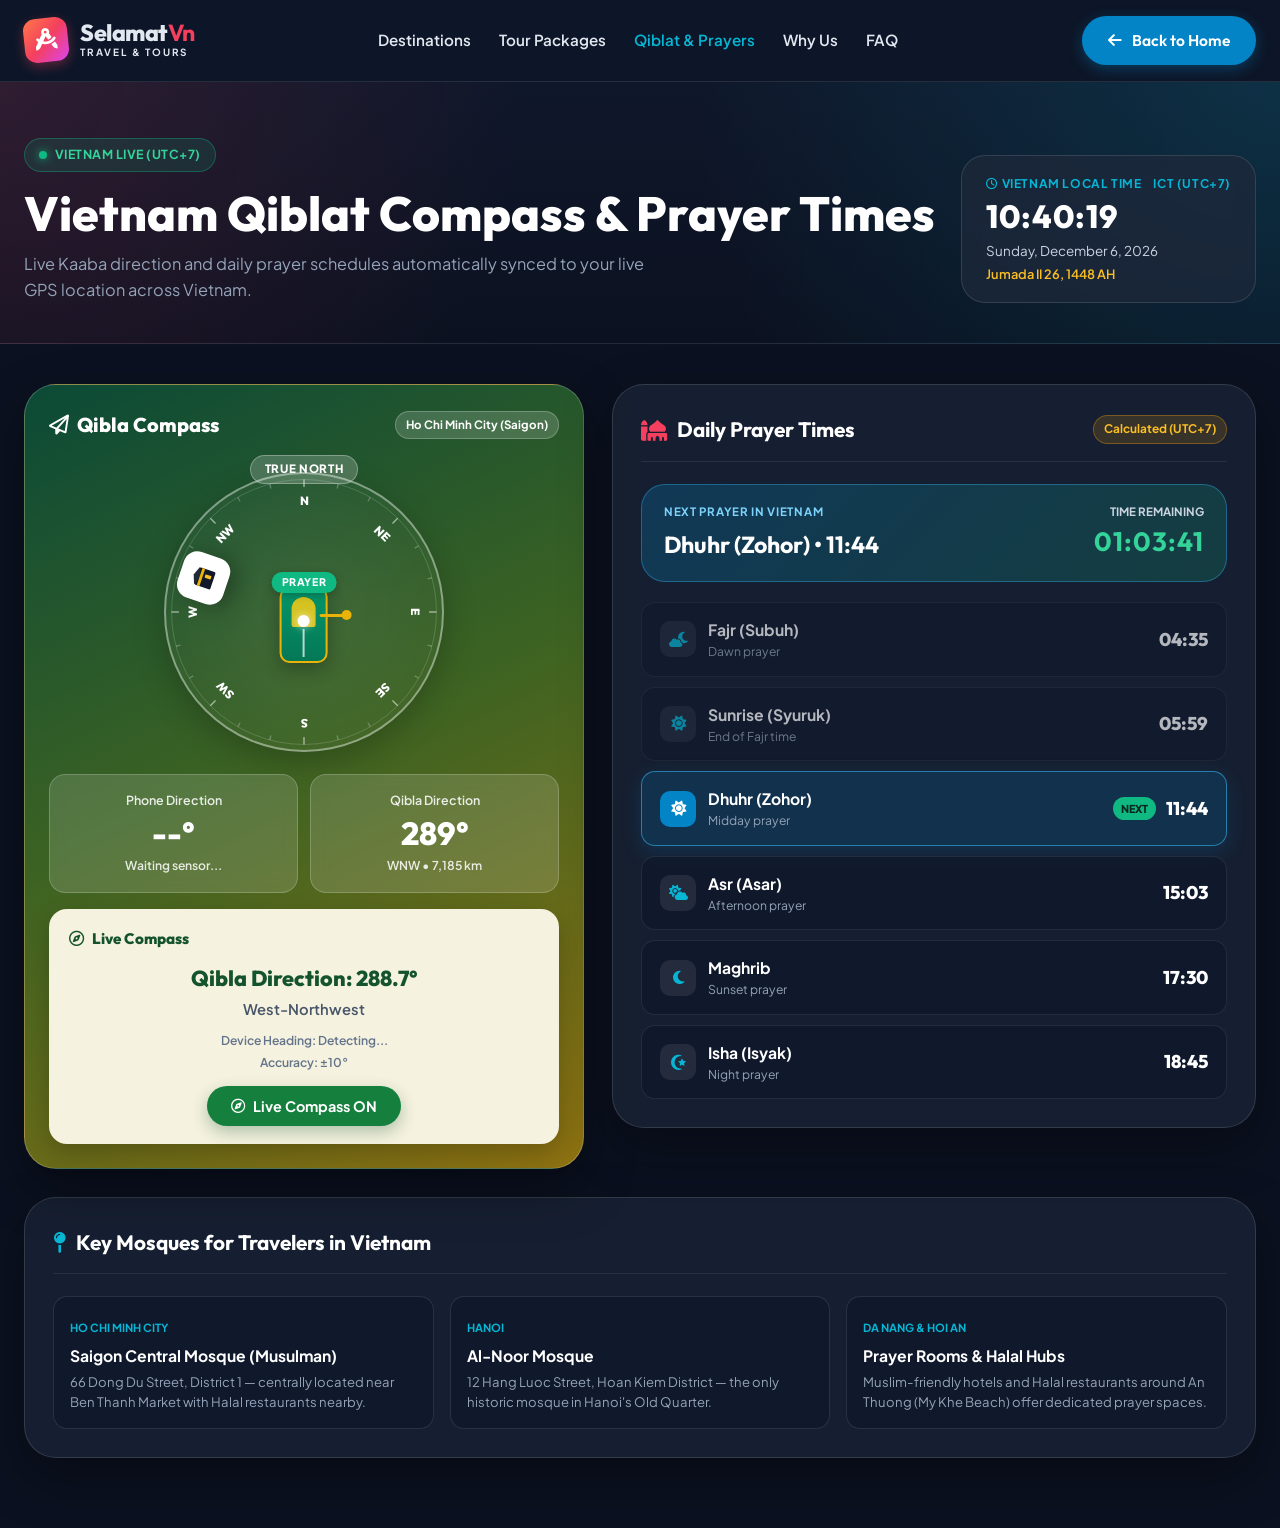
==== commit 8576784d: "Remove manual location bar and enable automatic GPS detection on Qibla page" ====
--- a/qiblat.html
+++ b/qiblat.html
@@ -66,55 +66,22 @@
     <div class="container">
       <div class="qiblat-hero-top">
         <div>
-          <span class="qiblat-live-pill"><span class="live-dot"></span> Vietnam Live (UTC+7)</span>
+          <span class="qiblat-live-pill" id="liveLocationPill"><span class="live-dot"></span> Vietnam Live (UTC+7)</span>
           <h1>Vietnam Qiblat Compass & Prayer Times</h1>
           <p class="qiblat-hero-sub">
-            Live Kaaba direction and daily prayer schedules for Muslim travelers across Ho Chi Minh City, Hanoi, Da Nang, Phu Quoc, and all of Vietnam.
+            Live Kaaba direction and daily prayer schedules automatically synced to your live GPS location across Vietnam.
           </p>
         </div>
 
         <div class="vn-clock-card">
           <div class="vn-clock-label">
-            <span><i class="fa-regular fa-clock"></i> Vietnam Local Time</span>
-            <span>ICT (UTC+7)</span>
+            <span id="liveClockTitle"><i class="fa-regular fa-clock"></i> Vietnam Local Time</span>
+            <span id="liveClockTz">ICT (UTC+7)</span>
           </div>
           <div class="vn-clock-time" id="vnLiveClock">--:--:--</div>
-          <div class="vn-clock-date" id="vnLiveDate">Loading Vietnam date...</div>
+          <div class="vn-clock-date" id="vnLiveDate">Loading date...</div>
           <div class="vn-clock-hijri" id="vnHijriDate"></div>
         </div>
-      </div>
-
-      <!-- CITY, METHOD & GPS BAR -->
-      <div class="qiblat-controls-bar">
-        <div class="qiblat-control-field">
-          <label for="vietnamCitySelect"><i class="fa-solid fa-location-dot"></i> Select Vietnam City</label>
-          <select id="vietnamCitySelect" class="qiblat-select">
-            <option value="hcmc">Ho Chi Minh City (Saigon)</option>
-            <option value="hanoi">Hanoi</option>
-            <option value="danang">Da Nang</option>
-            <option value="phuquoc">Phu Quoc Island</option>
-            <option value="nhatrang">Nha Trang</option>
-            <option value="hue">Hue</option>
-            <option value="hoian">Hoi An</option>
-            <option value="dalat">Da Lat</option>
-            <option value="muine">Mui Ne</option>
-            <option value="sapa">Sapa</option>
-          </select>
-        </div>
-
-        <div class="qiblat-control-field">
-          <label for="prayerMethodSelect"><i class="fa-solid fa-sliders"></i> Calculation Method</label>
-          <select id="prayerMethodSelect" class="qiblat-select">
-            <option value="11" selected>Southeast Asia / MUIS (20° / 18°)</option>
-            <option value="3">Muslim World League (18° / 17°)</option>
-            <option value="4">Umm al-Qura University, Makkah</option>
-            <option value="2">ISNA (15° / 15°)</option>
-          </select>
-        </div>
-
-        <button type="button" class="gps-btn" id="useGpsBtn">
-          <i class="fa-solid fa-location-crosshairs"></i> Use My Live GPS
-        </button>
       </div>
     </div>
   </section>
@@ -248,7 +215,7 @@
     </div>
   </main>
 
-  <script src="qiblat.js?v=3"></script>
+  <script src="qiblat.js?v=4"></script>
 </body>
 
 </html>
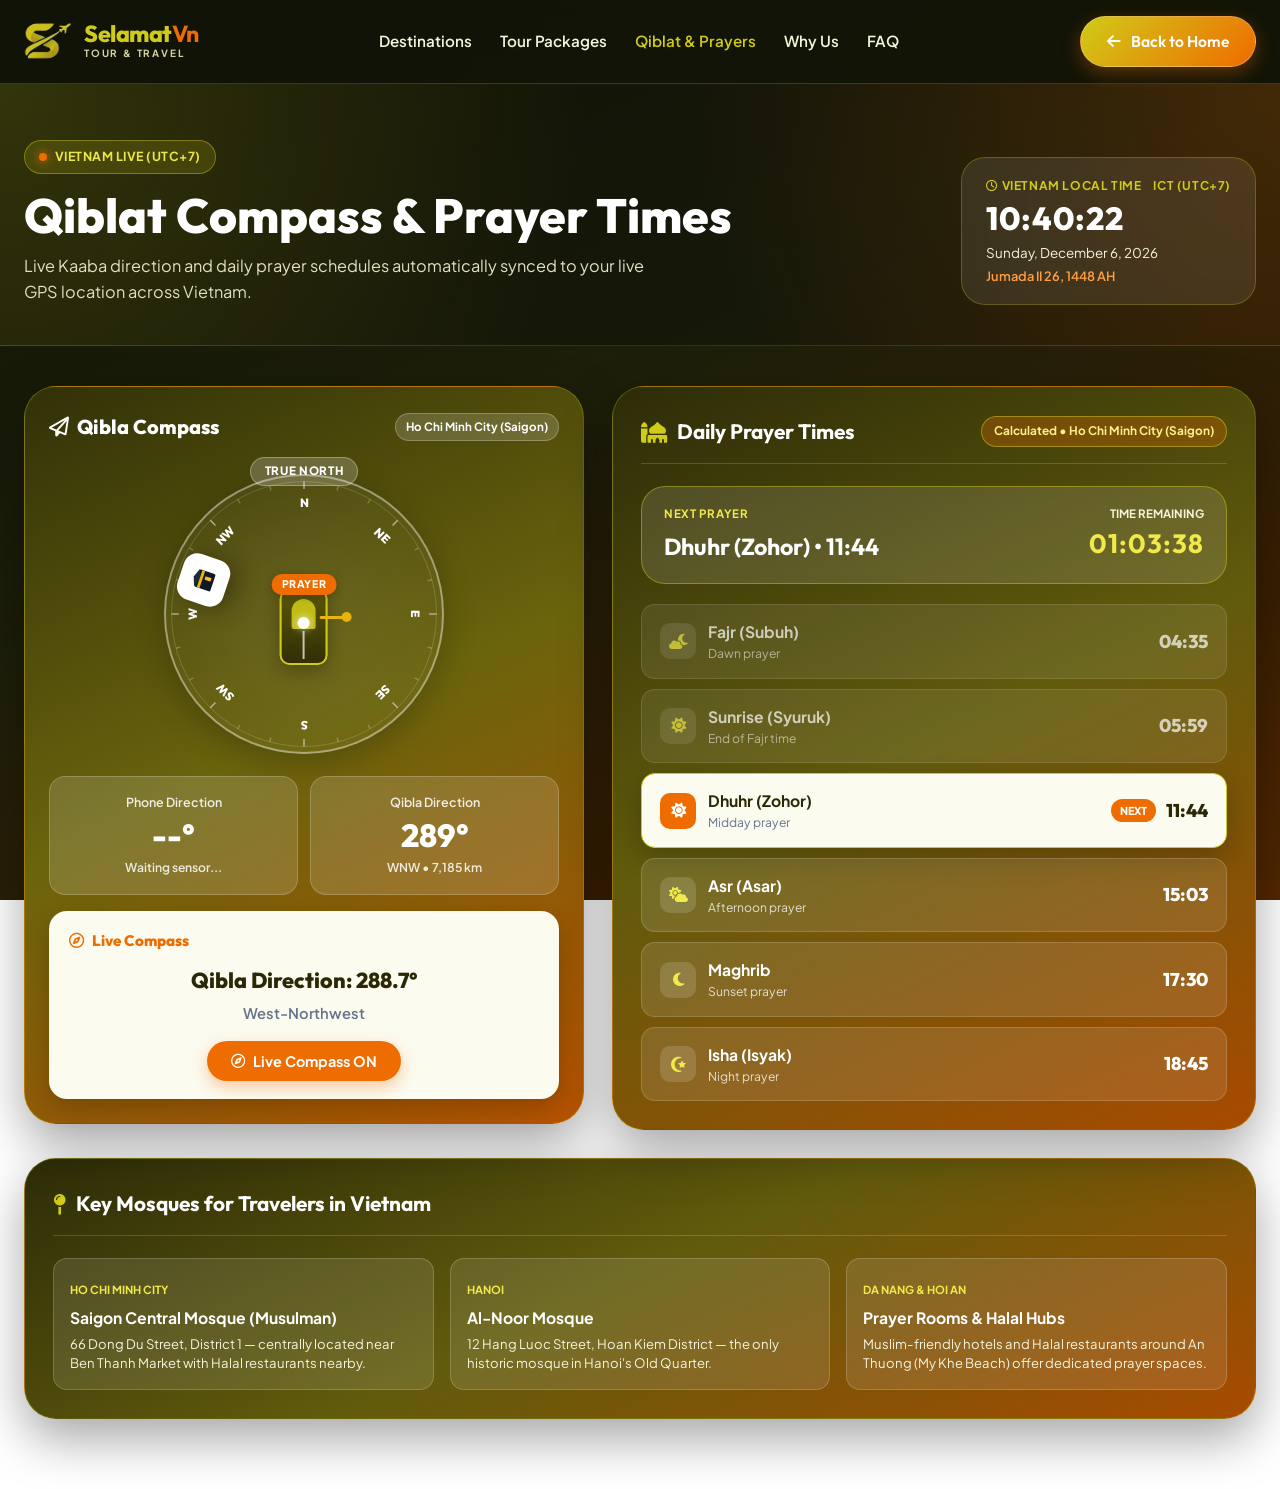
==== commit 0470b1f7: "Update branding, Vietnam destinations/images, MYR default currency, and Qibla page theme" ====
--- a/qiblat.html
+++ b/qiblat.html
@@ -19,8 +19,9 @@
   <link rel="stylesheet" href="https://cdnjs.cloudflare.com/ajax/libs/font-awesome/6.5.1/css/all.min.css">
 
   <!-- Stylesheets -->
-  <link rel="stylesheet" href="styles.css?v=6">
-  <link rel="stylesheet" href="qiblat.css?v=2">
+  <link rel="icon" type="image/png" href="assets/images/selamatvn-mark.png">
+  <link rel="stylesheet" href="styles.css?v=7">
+  <link rel="stylesheet" href="qiblat.css?v=6">
 </head>
 
 <body class="qiblat-page-body">
@@ -30,18 +31,18 @@
     <div class="nav-container">
       <a href="index.html" class="brand-logo" aria-label="SelamatVn Homepage">
         <div class="logo-icon-wrapper">
-          <i class="fa-solid fa-compass-drafting"></i>
+          <img src="assets/images/selamatvn-mark.png" alt="SelamatVn Logo" class="brand-logo-img">
         </div>
         <div class="brand-name">
           <span>Selamat<strong class="highlight-text">Vn</strong></span>
-          <span class="brand-sub">TRAVEL & TOURS</span>
+          <span class="brand-sub">TOUR & TRAVEL</span>
         </div>
       </a>
 
       <nav class="nav-links" id="navMenu">
         <a href="index.html#destinations" class="nav-link">Destinations</a>
         <a href="index.html#packages" class="nav-link">Tour Packages</a>
-        <a href="qiblat.html" class="nav-link" style="color: var(--color-cyan);">Qiblat & Prayers</a>
+        <a href="qiblat.html" class="nav-link active-qiblat-link">Qiblat & Prayers</a>
         <a href="index.html#why-us" class="nav-link">Why Us</a>
         <a href="index.html#faq" class="nav-link">FAQ</a>
       </nav>
@@ -66,10 +67,12 @@
     <div class="container">
       <div class="qiblat-hero-top">
         <div>
-          <span class="qiblat-live-pill" id="liveLocationPill"><span class="live-dot"></span> Vietnam Live (UTC+7)</span>
-          <h1>Vietnam Qiblat Compass & Prayer Times</h1>
+          <span class="qiblat-live-pill" id="liveLocationPill"><span class="live-dot"></span> Vietnam Live
+            (UTC+7)</span>
+          <h1>Qiblat Compass & Prayer Times</h1>
           <p class="qiblat-hero-sub">
-            Live Kaaba direction and daily prayer schedules automatically synced to your live GPS location across Vietnam.
+            Live Kaaba direction and daily prayer schedules automatically synced to your live GPS location across
+            Vietnam.
           </p>
         </div>
 
@@ -153,10 +156,6 @@
               </div>
               <h3 class="live-compass-angle" id="panelQiblaDeg">Qibla Direction: 288.7°</h3>
               <p class="live-compass-dir" id="panelQiblaCard">West-Northwest</p>
-              <div class="live-compass-meta">
-                <span id="panelDeviceHeading">Device Heading: Off (Desktop / Static)</span>
-                <span>Accuracy: ±10°</span>
-              </div>
               <button type="button" class="live-compass-btn" id="toggleSensorBtn">
                 <i class="fa-regular fa-compass"></i> Enable Live Compass
               </button>
@@ -167,13 +166,13 @@
         <!-- RIGHT CARD: LIVE VIETNAM PRAYER TIMES -->
         <section class="qiblat-card" aria-labelledby="prayerCardTitle">
           <div class="qiblat-card-header">
-            <h2 id="prayerCardTitle"><i class="fa-solid fa-mosque text-coral"></i> Daily Prayer Times</h2>
+            <h2 id="prayerCardTitle"><i class="fa-solid fa-mosque"></i> Daily Prayer Times</h2>
             <span class="sync-badge" id="prayerSyncBadge">Loading...</span>
           </div>
 
           <div class="next-prayer-banner">
             <div class="next-prayer-info">
-              <small>Next Prayer in Vietnam</small>
+              <small>Next Prayer</small>
               <h3 id="nextPrayerName">Loading...</h3>
             </div>
             <div class="next-prayer-countdown">
@@ -191,14 +190,15 @@
       <!-- HELPFUL MOSQUE GUIDE FOR VIETNAM -->
       <section class="qiblat-card vn-mosques-card">
         <div class="qiblat-card-header">
-          <h2><i class="fa-solid fa-map-pin text-cyan"></i> Key Mosques for Travelers in Vietnam</h2>
+          <h2><i class="fa-solid fa-map-pin"></i> Key Mosques for Travelers in Vietnam</h2>
         </div>
 
         <div class="mosques-grid">
           <div class="mosque-item">
             <span class="mosque-city-tag">Ho Chi Minh City</span>
             <h4>Saigon Central Mosque (Musulman)</h4>
-            <p>66 Dong Du Street, District 1 — centrally located near Ben Thanh Market with Halal restaurants nearby.</p>
+            <p>66 Dong Du Street, District 1 — centrally located near Ben Thanh Market with Halal restaurants nearby.
+            </p>
           </div>
           <div class="mosque-item">
             <span class="mosque-city-tag">Hanoi</span>
@@ -208,15 +208,15 @@
           <div class="mosque-item">
             <span class="mosque-city-tag">Da Nang & Hoi An</span>
             <h4>Prayer Rooms & Halal Hubs</h4>
-            <p>Muslim-friendly hotels and Halal restaurants around An Thuong (My Khe Beach) offer dedicated prayer spaces.</p>
+            <p>Muslim-friendly hotels and Halal restaurants around An Thuong (My Khe Beach) offer dedicated prayer
+              spaces.</p>
           </div>
         </div>
       </section>
     </div>
   </main>
 
-  <script src="qiblat.js?v=4"></script>
+  <script src="qiblat.js?v=6"></script>
 </body>
 
-</html>
-
+</html>
--- a/styles.css
+++ b/styles.css
@@ -4,29 +4,30 @@
    ======================================================== */
 
 :root {
-  /* Color Palette - Vibrant, Luxurious & Harmonious */
-  --color-primary: #0284c7;        /* Sky Blue */
-  --color-primary-light: #38bdf8;
-  --color-primary-dark: #0369a1;
-  --color-cyan: #06b6d4;           /* Caribbean Cyan */
-  --color-cyan-glow: rgba(6, 182, 212, 0.35);
-
-  --color-coral: #f43f5e;          /* Sunset Coral */
-  --color-coral-light: #fb7185;
-  --color-orange: #ff7849;         /* Sunburst Orange */
-  --color-gold: #f59e0b;           /* Golden Sand */
+  /* Color Palette - SelamatVn Brand (#d0cb18 & #EF6C00) */
+  --color-primary: #EF6C00;        /* Vibrant Brand Orange */
+  --color-primary-light: #ff8f2b;
+  --color-primary-dark: #c95800;
+  --color-cyan: #d0cb18;           /* Signature Olive Gold */
+  --color-cyan-glow: rgba(208, 203, 24, 0.35);
+
+  --color-coral: #EF6C00;          /* Accent Orange */
+  --color-coral-light: #ff8f2b;
+  --color-orange: #EF6C00;
+  --color-gold: #d0cb18;           /* Olive Gold */
+  --color-olive-text: #8f8b0c;     /* Readable Olive on light bg */
   --color-emerald: #10b981;        /* Lush Emerald */
-  --color-violet: #8b5cf6;         /* Twilight Violet */
+  --color-violet: #d0cb18;
 
   /* Dark surfaces & Luxury contrasts */
-  --color-bg-dark: #090e17;
-  --color-card-dark: #111827;
-  --color-surface-dark: #1e293b;
+  --color-bg-dark: #0e1008;
+  --color-card-dark: #16180d;
+  --color-surface-dark: #222414;
 
   /* Light / Body backgrounds */
-  --color-bg-body: #f8fafc;
+  --color-bg-body: #fcfcf7;
   --color-surface: #ffffff;
-  --color-surface-alt: #f1f5f9;
+  --color-surface-alt: #f7f6ea;
 
   /* Typography Colors */
   --color-text-main: #0f172a;
@@ -35,11 +36,11 @@
   --color-text-white: #ffffff;
 
   /* Gradients */
-  --gradient-ocean: linear-gradient(135deg, #0ea5e9 0%, #06b6d4 100%);
-  --gradient-sunset: linear-gradient(135deg, #ff7849 0%, #f43f5e 50%, #d946ef 100%);
-  --gradient-hero-overlay: linear-gradient(180deg, rgba(9, 14, 23, 0.45) 0%, rgba(9, 14, 23, 0.85) 100%);
+  --gradient-ocean: linear-gradient(135deg, #d0cb18 0%, #EF6C00 100%);
+  --gradient-sunset: linear-gradient(135deg, #d0cb18 0%, #EF6C00 100%);
+  --gradient-hero-overlay: linear-gradient(180deg, rgba(14, 16, 8, 0.45) 0%, rgba(14, 16, 8, 0.85) 100%);
   --gradient-card-overlay: linear-gradient(180deg, rgba(15, 23, 42, 0.05) 0%, rgba(15, 23, 42, 0.85) 100%);
-  --gradient-gold: linear-gradient(135deg, #fbbf24 0%, #f59e0b 100%);
+  --gradient-gold: linear-gradient(135deg, #e2dd24 0%, #d0cb18 100%);
 
   /* Typography */
   --font-display: 'Outfit', -apple-system, BlinkMacSystemFont, sans-serif;
@@ -50,8 +51,8 @@
   --shadow-sm: 0 2px 8px rgba(15, 23, 42, 0.06);
   --shadow-md: 0 8px 24px -4px rgba(15, 23, 42, 0.1);
   --shadow-lg: 0 20px 40px -10px rgba(15, 23, 42, 0.15);
-  --shadow-glow: 0 10px 30px rgba(2, 132, 199, 0.3);
-  --shadow-coral-glow: 0 10px 30px rgba(244, 63, 94, 0.35);
+  --shadow-glow: 0 10px 30px rgba(239, 108, 0, 0.3);
+  --shadow-coral-glow: 0 10px 30px rgba(239, 108, 0, 0.35);
 
   /* Radius */
   --radius-sm: 8px;
@@ -142,11 +143,11 @@
   letter-spacing: 1.5px;
   text-transform: uppercase;
   color: var(--color-primary);
-  background: rgba(2, 132, 199, 0.08);
+  background: rgba(208, 203, 24, 0.16);
   padding: 6px 16px;
   border-radius: var(--radius-full);
   margin-bottom: 14px;
-  border: 1px solid rgba(2, 132, 199, 0.15);
+  border: 1px solid rgba(208, 203, 24, 0.4);
 }
 
 .main-heading {
@@ -195,13 +196,13 @@
 .btn-primary {
   background: var(--color-primary);
   color: #ffffff;
-  box-shadow: 0 4px 14px rgba(2, 132, 199, 0.35);
+  box-shadow: 0 4px 14px rgba(239, 108, 0, 0.35);
 }
 
 .btn-primary:hover {
   background: var(--color-primary-dark);
   transform: translateY(-2px);
-  box-shadow: 0 8px 22px rgba(2, 132, 199, 0.45);
+  box-shadow: 0 8px 22px rgba(239, 108, 0, 0.45);
 }
 
 .btn-gradient {
@@ -212,7 +213,7 @@
 
 .btn-gradient:hover {
   transform: translateY(-2px) scale(1.02);
-  box-shadow: 0 14px 28px rgba(244, 63, 94, 0.45);
+  box-shadow: 0 14px 28px rgba(239, 108, 0, 0.45);
 }
 
 .btn-outline {
@@ -224,7 +225,7 @@
 .btn-outline:hover {
   border-color: var(--color-primary);
   color: var(--color-primary);
-  background: rgba(2, 132, 199, 0.04);
+  background: rgba(239, 108, 0, 0.05);
 }
 
 .btn-block {
@@ -240,13 +241,13 @@
    TOP PROMO BANNER
    ======================================================== */
 .top-banner {
-  background: linear-gradient(90deg, #1e1b4b 0%, #0f172a 50%, #311042 100%);
+  background: linear-gradient(90deg, #1f1e07 0%, #17150a 50%, #431f00 100%);
   color: #ffffff;
   padding: 10px 20px;
   font-size: 0.875rem;
   position: relative;
   z-index: 100;
-  border-bottom: 1px solid rgba(255, 255, 255, 0.1);
+  border-bottom: 1px solid rgba(208, 203, 24, 0.2);
 }
 
 .banner-container {
@@ -354,22 +355,25 @@
 }
 
 .logo-icon-wrapper {
-  width: 44px;
-  height: 44px;
-  background: var(--gradient-sunset);
-  border-radius: 12px;
+  width: 48px;
+  height: 48px;
+  background: transparent;
+  border-radius: 10px;
   display: flex;
   align-items: center;
   justify-content: center;
-  color: #ffffff;
-  font-size: 1.35rem;
-  box-shadow: 0 4px 12px rgba(244, 63, 94, 0.35);
-  transform: rotate(-6deg);
+  flex-shrink: 0;
   transition: var(--transition-bounce);
 }
 
+.brand-logo-img {
+  width: 100%;
+  height: 100%;
+  object-fit: contain;
+}
+
 .brand-logo:hover .logo-icon-wrapper {
-  transform: rotate(0deg) scale(1.08);
+  transform: scale(1.08);
 }
 
 .brand-name {
@@ -381,13 +385,13 @@
   font-family: var(--font-display);
   font-size: 1.45rem;
   font-weight: 800;
-  color: var(--color-text-main);
+  color: var(--color-olive-text);
   letter-spacing: -0.5px;
   line-height: 1.1;
 }
 
 .highlight-text {
-  color: var(--color-coral);
+  color: #EF6C00;
 }
 
 .brand-sub {
@@ -501,7 +505,7 @@
 }
 
 .currency-opt:hover, .currency-opt.active {
-  background: rgba(2, 132, 199, 0.08);
+  background: rgba(239, 108, 0, 0.1);
   color: var(--color-primary);
 }
 
@@ -995,7 +999,7 @@
 
 .filter-tab:hover {
   color: var(--color-primary);
-  background: rgba(2, 132, 199, 0.06);
+  background: rgba(239, 108, 0, 0.08);
 }
 
 .filter-tab.active {
@@ -1245,13 +1249,13 @@
   font-size: 0.9rem;
   font-weight: 700;
   border-radius: var(--radius-full);
-  box-shadow: 0 4px 14px rgba(244, 63, 94, 0.3);
+  box-shadow: 0 4px 14px rgba(239, 108, 0, 0.35);
   transition: all var(--transition-fast);
 }
 
 .btn-join:hover {
   transform: translateY(-2px);
-  box-shadow: 0 6px 18px rgba(244, 63, 94, 0.45);
+  box-shadow: 0 6px 18px rgba(239, 108, 0, 0.45);
 }
 
 /* GUARANTEE CARD STRIP */
@@ -1283,9 +1287,9 @@
   flex-shrink: 0;
 }
 
-.cyan-glow { background: rgba(6, 182, 212, 0.12); color: var(--color-cyan); }
-.purple-glow { background: rgba(139, 92, 246, 0.12); color: var(--color-violet); }
-.gold-glow { background: rgba(245, 158, 11, 0.12); color: var(--color-gold); }
+.cyan-glow { background: rgba(208, 203, 24, 0.16); color: var(--color-olive-text); }
+.purple-glow { background: rgba(239, 108, 0, 0.12); color: #EF6C00; }
+.gold-glow { background: rgba(208, 203, 24, 0.18); color: var(--color-olive-text); }
 
 .guarantee-col h4 {
   font-family: var(--font-display);
@@ -1305,10 +1309,16 @@
    ======================================================== */
 .custom-trip-section {
   padding: 90px 0;
-  background: linear-gradient(180deg, #090e17 0%, #0f172a 100%);
+  background: linear-gradient(155deg, #121407 0%, #1c1f0b 55%, #331902 100%);
   color: #ffffff;
   position: relative;
   overflow: hidden;
+}
+
+.custom-trip-section .sub-heading {
+  color: #d0cb18;
+  background: rgba(208, 203, 24, 0.15);
+  border-color: rgba(208, 203, 24, 0.35);
 }
 
 .custom-trip-wrapper {
@@ -1899,7 +1909,7 @@
 
 .faq-item.active {
   border-color: var(--color-primary);
-  box-shadow: 0 4px 14px rgba(2, 132, 199, 0.08);
+  box-shadow: 0 4px 14px rgba(239, 108, 0, 0.12);
 }
 
 .faq-question {
@@ -1957,7 +1967,7 @@
 }
 
 .cta-banner-box {
-  background: linear-gradient(135deg, #0f172a 0%, #1e1b4b 50%, #4a044e 100%);
+  background: linear-gradient(135deg, #1b1a07 0%, #2f2d0b 48%, #703200 100%);
   border-radius: var(--radius-xl);
   padding: 64px 40px;
   text-align: center;
@@ -1977,7 +1987,7 @@
 .circle-1 {
   width: 320px;
   height: 320px;
-  background: rgba(244, 63, 94, 0.3);
+  background: rgba(239, 108, 0, 0.32);
   top: -60px;
   right: -60px;
 }
@@ -1985,7 +1995,7 @@
 .circle-2 {
   width: 300px;
   height: 300px;
-  background: rgba(6, 182, 212, 0.3);
+  background: rgba(208, 203, 24, 0.28);
   bottom: -60px;
   left: -60px;
 }
@@ -2089,7 +2099,7 @@
 }
 
 .footer-logo span:first-child {
-  color: #ffffff;
+  color: #d0cb18;
 }
 
 .footer-about {
@@ -2308,7 +2318,7 @@
   background: var(--color-primary);
   border-color: var(--color-primary);
   color: #ffffff;
-  box-shadow: 0 0 12px rgba(2, 132, 199, 0.4);
+  box-shadow: 0 0 12px rgba(239, 108, 0, 0.4);
 }
 
 .step-indicator.active {
@@ -2482,7 +2492,7 @@
 
 .form-control:focus {
   border-color: var(--color-primary);
-  box-shadow: 0 0 0 3px rgba(2, 132, 199, 0.15);
+  box-shadow: 0 0 0 3px rgba(239, 108, 0, 0.16);
 }
 
 .form-row {
@@ -2594,7 +2604,7 @@
 
 .pay-option input:checked + .pay-box {
   border-color: var(--color-primary);
-  background: rgba(2, 132, 199, 0.05);
+  background: rgba(239, 108, 0, 0.06);
 }
 
 /* STEP 4: CONFIRMATION & DIGITAL TICKET */
--- a/qiblat.css
+++ b/qiblat.css
@@ -3,41 +3,61 @@
    ======================================================== */
 
 .qiblat-page-body {
-  background: #0b1120;
+  background: linear-gradient(155deg, #121407 0%, #1d1f0a 45%, #3a1f02 80%, #522700 100%);
+  background-attachment: fixed;
   color: #f8fafc;
   min-height: 100vh;
 }
 
 .qiblat-navbar {
-  background: rgba(15, 23, 42, 0.92);
+  background: rgba(18, 20, 7, 0.92);
   backdrop-filter: blur(16px);
   -webkit-backdrop-filter: blur(16px);
-  border-bottom: 1px solid rgba(255, 255, 255, 0.1);
+  border-bottom: 1px solid rgba(208, 203, 24, 0.22);
   position: sticky;
   top: 0;
   z-index: 100;
 }
 
-.qiblat-navbar .brand-name span,
+.qiblat-navbar .brand-name span:first-child {
+  color: #d0cb18;
+}
+
+.qiblat-navbar .highlight-text {
+  color: #EF6C00;
+}
+
 .qiblat-navbar .nav-link {
-  color: #e2e8f0;
+  color: #f5f5dc;
 }
 
 .qiblat-navbar .brand-sub {
-  color: #94a3b8;
-}
-
-.qiblat-navbar .nav-link:hover {
-  color: var(--color-cyan);
+  color: #d6d3a3;
+}
+
+.qiblat-navbar .nav-link:hover,
+.qiblat-navbar .nav-link.active-qiblat-link {
+  color: #d0cb18;
+}
+
+.qiblat-navbar .join-nav-btn {
+  background: linear-gradient(135deg, #d0cb18 0%, #EF6C00 100%);
+  color: #ffffff;
+  border: 1px solid rgba(255, 255, 255, 0.25);
+  box-shadow: 0 6px 18px rgba(239, 108, 0, 0.35);
+}
+
+.qiblat-navbar .join-nav-btn:hover {
+  background: linear-gradient(135deg, #e0db20 0%, #d95f00 100%);
 }
 
 .qiblat-hero {
   position: relative;
   padding: 56px 0 40px;
-  background: radial-gradient(circle at top right, rgba(6, 182, 212, 0.16), transparent 45%),
-              radial-gradient(circle at top left, rgba(244, 63, 94, 0.14), transparent 40%),
-              linear-gradient(180deg, #0f172a 0%, #0b1120 100%);
-  border-bottom: 1px solid rgba(255, 255, 255, 0.08);
+  background: radial-gradient(circle at top right, rgba(239, 108, 0, 0.2), transparent 45%),
+              radial-gradient(circle at top left, rgba(208, 203, 24, 0.18), transparent 45%),
+              rgba(14, 16, 8, 0.45);
+  border-bottom: 1px solid rgba(208, 203, 24, 0.16);
 }
 
 .qiblat-hero-top {
@@ -54,9 +74,9 @@
   gap: 8px;
   padding: 6px 14px;
   border-radius: var(--radius-full);
-  background: rgba(16, 185, 129, 0.14);
-  border: 1px solid rgba(16, 185, 129, 0.35);
-  color: #34d399;
+  background: rgba(208, 203, 24, 0.16);
+  border: 1px solid rgba(208, 203, 24, 0.42);
+  color: #ede84a;
   font-size: 0.78rem;
   font-weight: 700;
   letter-spacing: 0.04em;
@@ -68,8 +88,8 @@
   width: 8px;
   height: 8px;
   border-radius: 50%;
-  background: #10b981;
-  box-shadow: 0 0 10px #10b981;
+  background: #EF6C00;
+  box-shadow: 0 0 10px #EF6C00;
   animation: pulseLive 1.6s infinite;
 }
 
@@ -88,14 +108,14 @@
 }
 
 .qiblat-hero-sub {
-  color: #94a3b8;
+  color: #e2e0c1;
   font-size: 1.02rem;
   max-width: 620px;
 }
 
 .vn-clock-card {
-  background: rgba(30, 41, 59, 0.75);
-  border: 1px solid rgba(255, 255, 255, 0.12);
+  background: rgba(255, 255, 255, 0.09);
+  border: 1px solid rgba(208, 203, 24, 0.28);
   border-radius: var(--radius-lg);
   padding: 18px 24px;
   min-width: 270px;
@@ -109,7 +129,7 @@
   gap: 12px;
   font-size: 0.75rem;
   font-weight: 700;
-  color: var(--color-cyan);
+  color: #d0cb18;
   text-transform: uppercase;
   letter-spacing: 0.05em;
   margin-bottom: 6px;
@@ -127,76 +147,14 @@
 .vn-clock-date {
   margin-top: 6px;
   font-size: 0.84rem;
-  color: #cbd5e1;
+  color: #f5f5dc;
 }
 
 .vn-clock-hijri {
   margin-top: 2px;
   font-size: 0.8rem;
-  color: #fbbf24;
+  color: #ff9f43;
   font-weight: 600;
-}
-
-/* LOCATION & CONTROLS BAR */
-.qiblat-controls-bar {
-  margin-top: 28px;
-  background: rgba(30, 41, 59, 0.65);
-  border: 1px solid rgba(255, 255, 255, 0.12);
-  border-radius: var(--radius-lg);
-  padding: 18px 22px;
-  display: grid;
-  grid-template-columns: 1.2fr 1fr auto;
-  gap: 16px;
-  align-items: end;
-}
-
-.qiblat-control-field label {
-  display: block;
-  font-size: 0.78rem;
-  font-weight: 700;
-  color: #94a3b8;
-  text-transform: uppercase;
-  letter-spacing: 0.04em;
-  margin-bottom: 8px;
-}
-
-.qiblat-select {
-  width: 100%;
-  padding: 11px 14px;
-  border-radius: var(--radius-md);
-  border: 1px solid rgba(255, 255, 255, 0.16);
-  background: #0f172a;
-  color: #ffffff;
-  font-size: 0.95rem;
-  font-weight: 600;
-  outline: none;
-  cursor: pointer;
-}
-
-.qiblat-select:focus {
-  border-color: var(--color-cyan);
-  box-shadow: 0 0 0 3px rgba(6, 182, 212, 0.2);
-}
-
-.gps-btn {
-  padding: 11px 18px;
-  border-radius: var(--radius-md);
-  background: rgba(6, 182, 212, 0.15);
-  border: 1px solid rgba(6, 182, 212, 0.45);
-  color: #67e8f9;
-  font-weight: 700;
-  font-size: 0.9rem;
-  display: inline-flex;
-  align-items: center;
-  gap: 8px;
-  cursor: pointer;
-  transition: var(--transition-fast);
-  white-space: nowrap;
-}
-
-.gps-btn:hover {
-  background: var(--color-cyan);
-  color: #0f172a;
 }
 
 /* MAIN DASHBOARD GRID */
@@ -212,8 +170,8 @@
 }
 
 .qiblat-card {
-  background: rgba(30, 41, 59, 0.65);
-  border: 1px solid rgba(255, 255, 255, 0.12);
+  background: linear-gradient(155deg, #2d2c08 0%, #615b0c 48%, #a84b00 100%);
+  border: 1px solid rgba(208, 203, 24, 0.28);
   border-radius: var(--radius-xl);
   padding: 28px;
   box-shadow: 0 20px 50px rgba(0, 0, 0, 0.35);
@@ -226,7 +184,7 @@
   gap: 12px;
   margin-bottom: 22px;
   padding-bottom: 14px;
-  border-bottom: 1px solid rgba(255, 255, 255, 0.08);
+  border-bottom: 1px solid rgba(255, 255, 255, 0.16);
 }
 
 .qiblat-card-header h2 {
@@ -237,28 +195,32 @@
   display: flex;
   align-items: center;
   gap: 10px;
+}
+
+.qiblat-card-header h2 i {
+  color: #d0cb18;
 }
 
 .sync-badge {
   font-size: 0.74rem;
   font-weight: 700;
-  padding: 4px 10px;
+  padding: 5px 12px;
   border-radius: var(--radius-full);
-  background: rgba(16, 185, 129, 0.16);
-  color: #34d399;
-  border: 1px solid rgba(16, 185, 129, 0.35);
+  background: rgba(255, 255, 255, 0.16);
+  color: #ffffff;
+  border: 1px solid rgba(255, 255, 255, 0.28);
 }
 
 .sync-badge.offline {
-  background: rgba(245, 158, 11, 0.15);
-  color: #fbbf24;
-  border-color: rgba(245, 158, 11, 0.35);
-}
-
-/* COMPASS WIDGET — EMERALD & GOLD QIBLA DESIGN */
+  background: rgba(239, 108, 0, 0.28);
+  color: #fef08a;
+  border-color: rgba(208, 203, 24, 0.5);
+}
+
+/* COMPASS WIDGET — #d0cb18 & #EF6C00 BRAND THEME */
 .qiblat-compass-card {
-  background: linear-gradient(155deg, #0b4a37 0%, #3d6322 48%, #8f7211 100%);
-  border: 1px solid rgba(255, 255, 255, 0.22);
+  background: linear-gradient(155deg, #323108 0%, #6a640d 48%, #b85300 100%);
+  border: 1px solid rgba(208, 203, 24, 0.3);
   padding: 24px;
 }
 
@@ -318,8 +280,8 @@
 }
 
 .qibla-status-pill.is-turning {
-  background: #d97706;
-  border-color: #fbbf24;
+  background: #EF6C00;
+  border-color: #d0cb18;
 }
 
 .compass-outer.qibla-ring-outer {
@@ -399,7 +361,7 @@
 }
 
 .prayer-pill {
-  background: #10b981;
+  background: #EF6C00;
   color: #ffffff;
   font-size: 0.66rem;
   font-weight: 800;
@@ -415,8 +377,8 @@
   width: 48px;
   height: 76px;
   border-radius: 10px;
-  background: linear-gradient(180deg, #059669 0%, #047857 100%);
-  border: 2.5px solid #eab308;
+  background: linear-gradient(180deg, #5c5808 0%, #302e05 100%);
+  border: 2.5px solid #d0cb18;
   position: relative;
   display: flex;
   flex-direction: column;
@@ -429,7 +391,7 @@
   width: 24px;
   height: 30px;
   border-radius: 12px 12px 2px 2px;
-  background: rgba(250, 204, 21, 0.85);
+  background: rgba(208, 203, 24, 0.88);
   margin-top: 4px;
 }
 
@@ -519,8 +481,8 @@
 .live-compass-panel {
   width: 100%;
   margin-top: 16px;
-  background: #f5f2df;
-  color: #14532d;
+  background: #fcfbf0;
+  color: #3a3706;
   border-radius: 18px;
   padding: 18px 20px;
   text-align: center;
@@ -534,7 +496,7 @@
   font-family: var(--font-display);
   font-size: 0.95rem;
   font-weight: 800;
-  color: #14532d;
+  color: #EF6C00;
   margin-bottom: 10px;
 }
 
@@ -542,24 +504,14 @@
   font-family: var(--font-display);
   font-size: 1.35rem;
   font-weight: 800;
-  color: #14532d;
+  color: #2b2905;
 }
 
 .live-compass-dir {
   font-size: 0.92rem;
   font-weight: 600;
-  color: #475569;
-  margin-top: 2px;
-}
-
-.live-compass-meta {
-  display: flex;
-  flex-direction: column;
-  gap: 2px;
-  margin: 10px 0 14px;
-  font-size: 0.76rem;
   color: #64748b;
-  font-weight: 600;
+  margin: 4px 0 16px;
 }
 
 .live-compass-btn {
@@ -569,28 +521,28 @@
   gap: 8px;
   padding: 11px 24px;
   border-radius: var(--radius-full);
-  background: #0d502d;
+  background: linear-gradient(135deg, #d0cb18 0%, #EF6C00 100%);
   color: #ffffff;
   font-size: 0.9rem;
   font-weight: 700;
   cursor: pointer;
   transition: var(--transition-fast);
-  box-shadow: 0 6px 16px rgba(13, 80, 45, 0.3);
+  box-shadow: 0 6px 16px rgba(239, 108, 0, 0.35);
 }
 
 .live-compass-btn:hover {
-  background: #14532d;
+  background: linear-gradient(135deg, #e0db20 0%, #d95f00 100%);
   transform: translateY(-1px);
 }
 
 .live-compass-btn.active {
-  background: #15803d;
+  background: #EF6C00;
 }
 
 /* NEXT PRAYER COUNTDOWN BANNER */
 .next-prayer-banner {
-  background: linear-gradient(135deg, rgba(2, 132, 199, 0.25), rgba(16, 185, 129, 0.2));
-  border: 1px solid rgba(56, 189, 248, 0.35);
+  background: rgba(255, 255, 255, 0.12);
+  border: 1px solid rgba(208, 203, 24, 0.45);
   border-radius: var(--radius-lg);
   padding: 18px 22px;
   display: flex;
@@ -598,6 +550,7 @@
   justify-content: space-between;
   gap: 16px;
   margin-bottom: 20px;
+  backdrop-filter: blur(8px);
 }
 
 .next-prayer-info small {
@@ -605,7 +558,7 @@
   font-size: 0.72rem;
   text-transform: uppercase;
   letter-spacing: 0.06em;
-  color: #7dd3fc;
+  color: #f0eb4a;
   font-weight: 700;
   margin-bottom: 4px;
 }
@@ -623,7 +576,7 @@
 .next-prayer-countdown small {
   display: block;
   font-size: 0.72rem;
-  color: #cbd5e1;
+  color: #f5f5dc;
   text-transform: uppercase;
   font-weight: 700;
 }
@@ -631,7 +584,7 @@
 .next-prayer-countdown strong {
   font-family: var(--font-display);
   font-size: 1.65rem;
-  color: #34d399;
+  color: #f0eb4a;
   letter-spacing: 0.04em;
 }
 
@@ -648,19 +601,19 @@
   justify-content: space-between;
   padding: 14px 18px;
   border-radius: var(--radius-md);
-  background: rgba(15, 23, 42, 0.65);
-  border: 1px solid rgba(255, 255, 255, 0.08);
+  background: rgba(255, 255, 255, 0.11);
+  border: 1px solid rgba(255, 255, 255, 0.16);
   transition: var(--transition-fast);
 }
 
 .prayer-row.is-next {
-  background: rgba(2, 132, 199, 0.18);
-  border-color: rgba(56, 189, 248, 0.55);
-  box-shadow: 0 6px 20px rgba(2, 132, 199, 0.2);
+  background: #fcfbf0;
+  border-color: #d0cb18;
+  box-shadow: 0 10px 26px rgba(0, 0, 0, 0.22);
 }
 
 .prayer-row.is-passed {
-  opacity: 0.68;
+  opacity: 0.72;
 }
 
 .prayer-name-wrap {
@@ -673,16 +626,16 @@
   width: 36px;
   height: 36px;
   border-radius: 10px;
-  background: rgba(255, 255, 255, 0.08);
+  background: rgba(255, 255, 255, 0.14);
   display: flex;
   align-items: center;
   justify-content: center;
-  color: var(--color-cyan);
+  color: #f0eb4a;
   font-size: 0.95rem;
 }
 
 .prayer-row.is-next .prayer-icon {
-  background: var(--color-primary);
+  background: #EF6C00;
   color: #ffffff;
 }
 
@@ -696,7 +649,16 @@
 .prayer-subtitle {
   display: block;
   font-size: 0.76rem;
-  color: #94a3b8;
+  color: rgba(255, 255, 255, 0.78);
+}
+
+.prayer-row.is-next .prayer-title,
+.prayer-row.is-next .prayer-time-value {
+  color: #2b2905;
+}
+
+.prayer-row.is-next .prayer-subtitle {
+  color: #64748b;
 }
 
 .prayer-time-wrap {
@@ -716,10 +678,10 @@
   font-size: 0.68rem;
   font-weight: 800;
   text-transform: uppercase;
-  padding: 3px 8px;
+  padding: 3px 9px;
   border-radius: var(--radius-full);
-  background: #10b981;
-  color: #06281e;
+  background: #EF6C00;
+  color: #ffffff;
 }
 
 /* MOSQUE TIPS */
@@ -734,8 +696,8 @@
 }
 
 .mosque-item {
-  background: rgba(15, 23, 42, 0.65);
-  border: 1px solid rgba(255, 255, 255, 0.1);
+  background: rgba(255, 255, 255, 0.11);
+  border: 1px solid rgba(255, 255, 255, 0.18);
   border-radius: var(--radius-md);
   padding: 16px;
 }
@@ -745,7 +707,7 @@
   font-size: 0.7rem;
   font-weight: 700;
   text-transform: uppercase;
-  color: var(--color-cyan);
+  color: #f0eb4a;
   margin-bottom: 6px;
 }
 
@@ -757,7 +719,7 @@
 
 .mosque-item p {
   font-size: 0.82rem;
-  color: #94a3b8;
+  color: #f5f5dc;
   line-height: 1.5;
 }
 
@@ -766,15 +728,6 @@
     grid-template-columns: 1fr;
   }
 
-  .qiblat-controls-bar {
-    grid-template-columns: 1fr 1fr;
-  }
-
-  .gps-btn {
-    grid-column: span 2;
-    justify-content: center;
-  }
-
   .mosques-grid {
     grid-template-columns: 1fr;
   }
@@ -785,14 +738,6 @@
     padding: 36px 0 28px;
   }
 
-  .qiblat-controls-bar {
-    grid-template-columns: 1fr;
-  }
-
-  .gps-btn {
-    grid-column: span 1;
-  }
-
   .compass-outer.qibla-ring-outer {
     width: 248px;
     height: 248px;
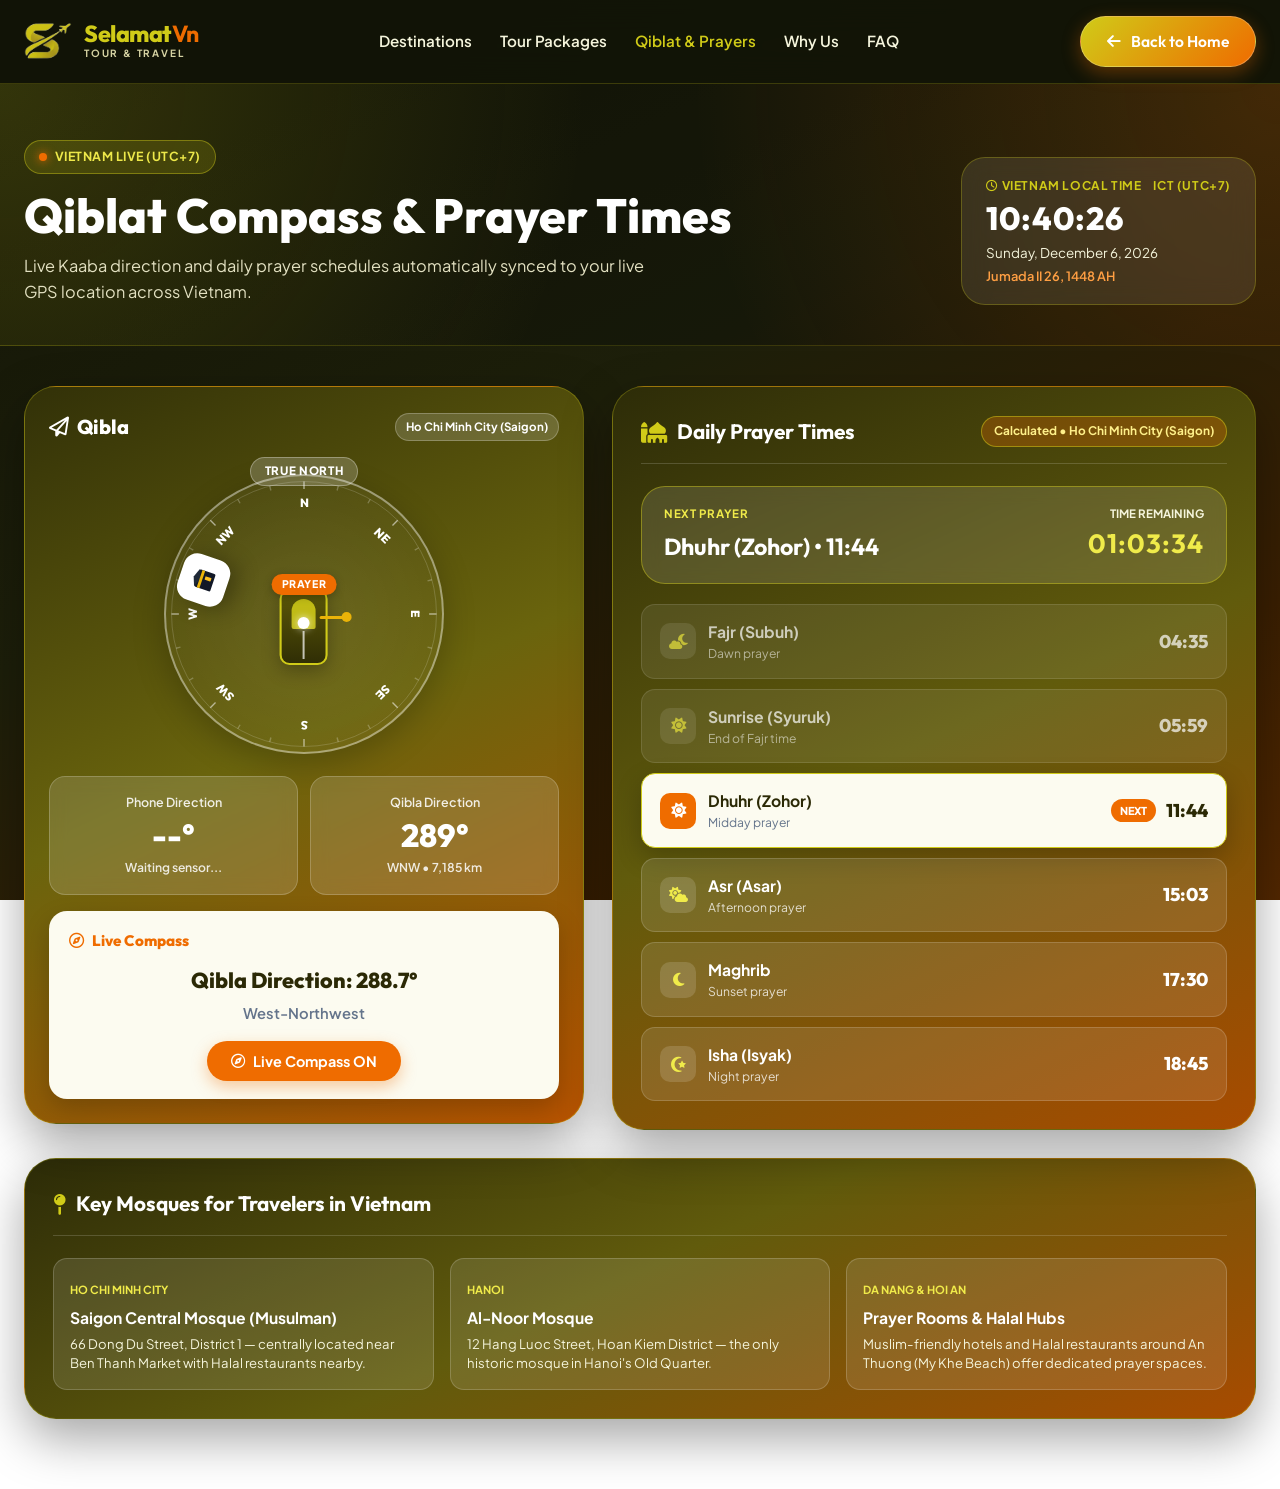
==== commit f729b16c: "Fix Qibla page mobile menu contrast and backdrop stacking" ====
--- a/qiblat.html
+++ b/qiblat.html
@@ -20,8 +20,8 @@
 
   <!-- Stylesheets -->
   <link rel="icon" type="image/png" href="assets/images/selamatvn-mark.png">
-  <link rel="stylesheet" href="styles.css?v=7">
-  <link rel="stylesheet" href="qiblat.css?v=6">
+  <link rel="stylesheet" href="styles.css?v=8">
+  <link rel="stylesheet" href="qiblat.css?v=7">
 </head>
 
 <body class="qiblat-page-body">
@@ -45,6 +45,8 @@
         <a href="qiblat.html" class="nav-link active-qiblat-link">Qiblat & Prayers</a>
         <a href="index.html#why-us" class="nav-link">Why Us</a>
         <a href="index.html#faq" class="nav-link">FAQ</a>
+        <a href="index.html" class="btn btn-primary mobile-menu-cta"><i class="fa-solid fa-arrow-left"></i> Back to
+          Home</a>
       </nav>
 
       <div class="nav-actions">
@@ -59,8 +61,8 @@
         </button>
       </div>
     </div>
-    <div class="nav-backdrop" id="navBackdrop"></div>
   </header>
+  <div class="nav-backdrop" id="navBackdrop"></div>
 
   <!-- HERO & LIVE VIETNAM CLOCK -->
   <section class="qiblat-hero">
@@ -96,7 +98,7 @@
         <!-- LEFT CARD: LIVE QIBLAT COMPASS -->
         <section class="qiblat-card qiblat-compass-card" aria-labelledby="compassCardTitle">
           <div class="qibla-top-bar">
-            <h2 id="compassCardTitle"><i class="fa-regular fa-paper-plane"></i> Qibla Compass</h2>
+            <h2 id="compassCardTitle"><i class="fa-regular fa-paper-plane"></i> Qibla</h2>
             <span class="qibla-city-chip" id="qiblatCityLabel">Ho Chi Minh City (Saigon)</span>
           </div>
 
--- a/styles.css
+++ b/styles.css
@@ -3352,7 +3352,7 @@
   }
 
   .nav-link:hover {
-    background: rgba(2, 132, 199, 0.08);
+    background: rgba(239, 108, 0, 0.1);
   }
 
   .mobile-menu-cta {
--- a/qiblat.css
+++ b/qiblat.css
@@ -38,6 +38,10 @@
 .qiblat-navbar .nav-link:hover,
 .qiblat-navbar .nav-link.active-qiblat-link {
   color: #d0cb18;
+}
+
+.qiblat-navbar .mobile-toggle span {
+  background: #f5f5dc;
 }
 
 .qiblat-navbar .join-nav-btn {
@@ -733,6 +737,28 @@
   }
 }
 
+@media (max-width: 900px) {
+  .qiblat-navbar .nav-links {
+    background: rgba(18, 20, 7, 0.98);
+    border-bottom: 1px solid rgba(208, 203, 24, 0.25);
+  }
+
+  .qiblat-navbar .nav-link {
+    color: #f5f5dc;
+  }
+
+  .qiblat-navbar .nav-link:hover,
+  .qiblat-navbar .nav-link.active-qiblat-link {
+    background: rgba(208, 203, 24, 0.14);
+    color: #d0cb18;
+  }
+
+  .qiblat-navbar .mobile-menu-cta {
+    background: linear-gradient(135deg, #d0cb18 0%, #EF6C00 100%);
+    color: #ffffff;
+  }
+}
+
 @media (max-width: 640px) {
   .qiblat-hero {
     padding: 36px 0 28px;
